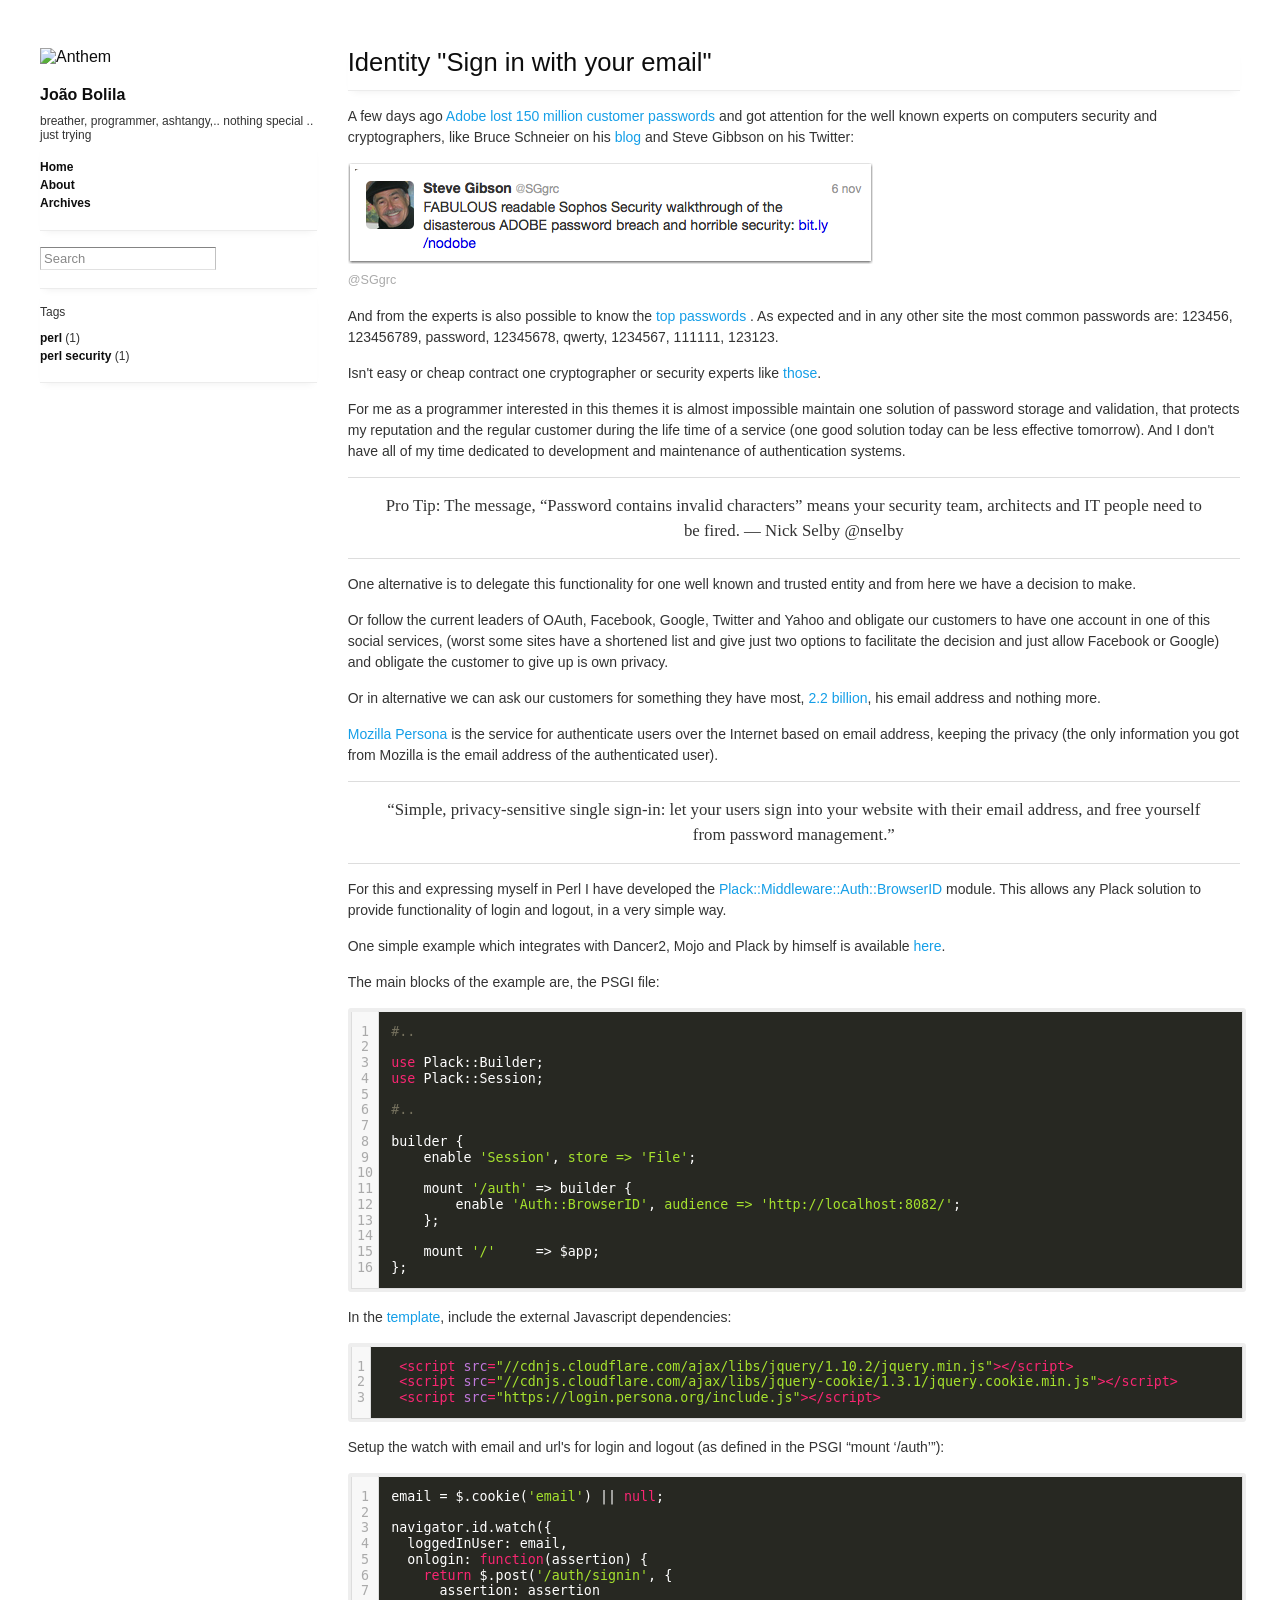
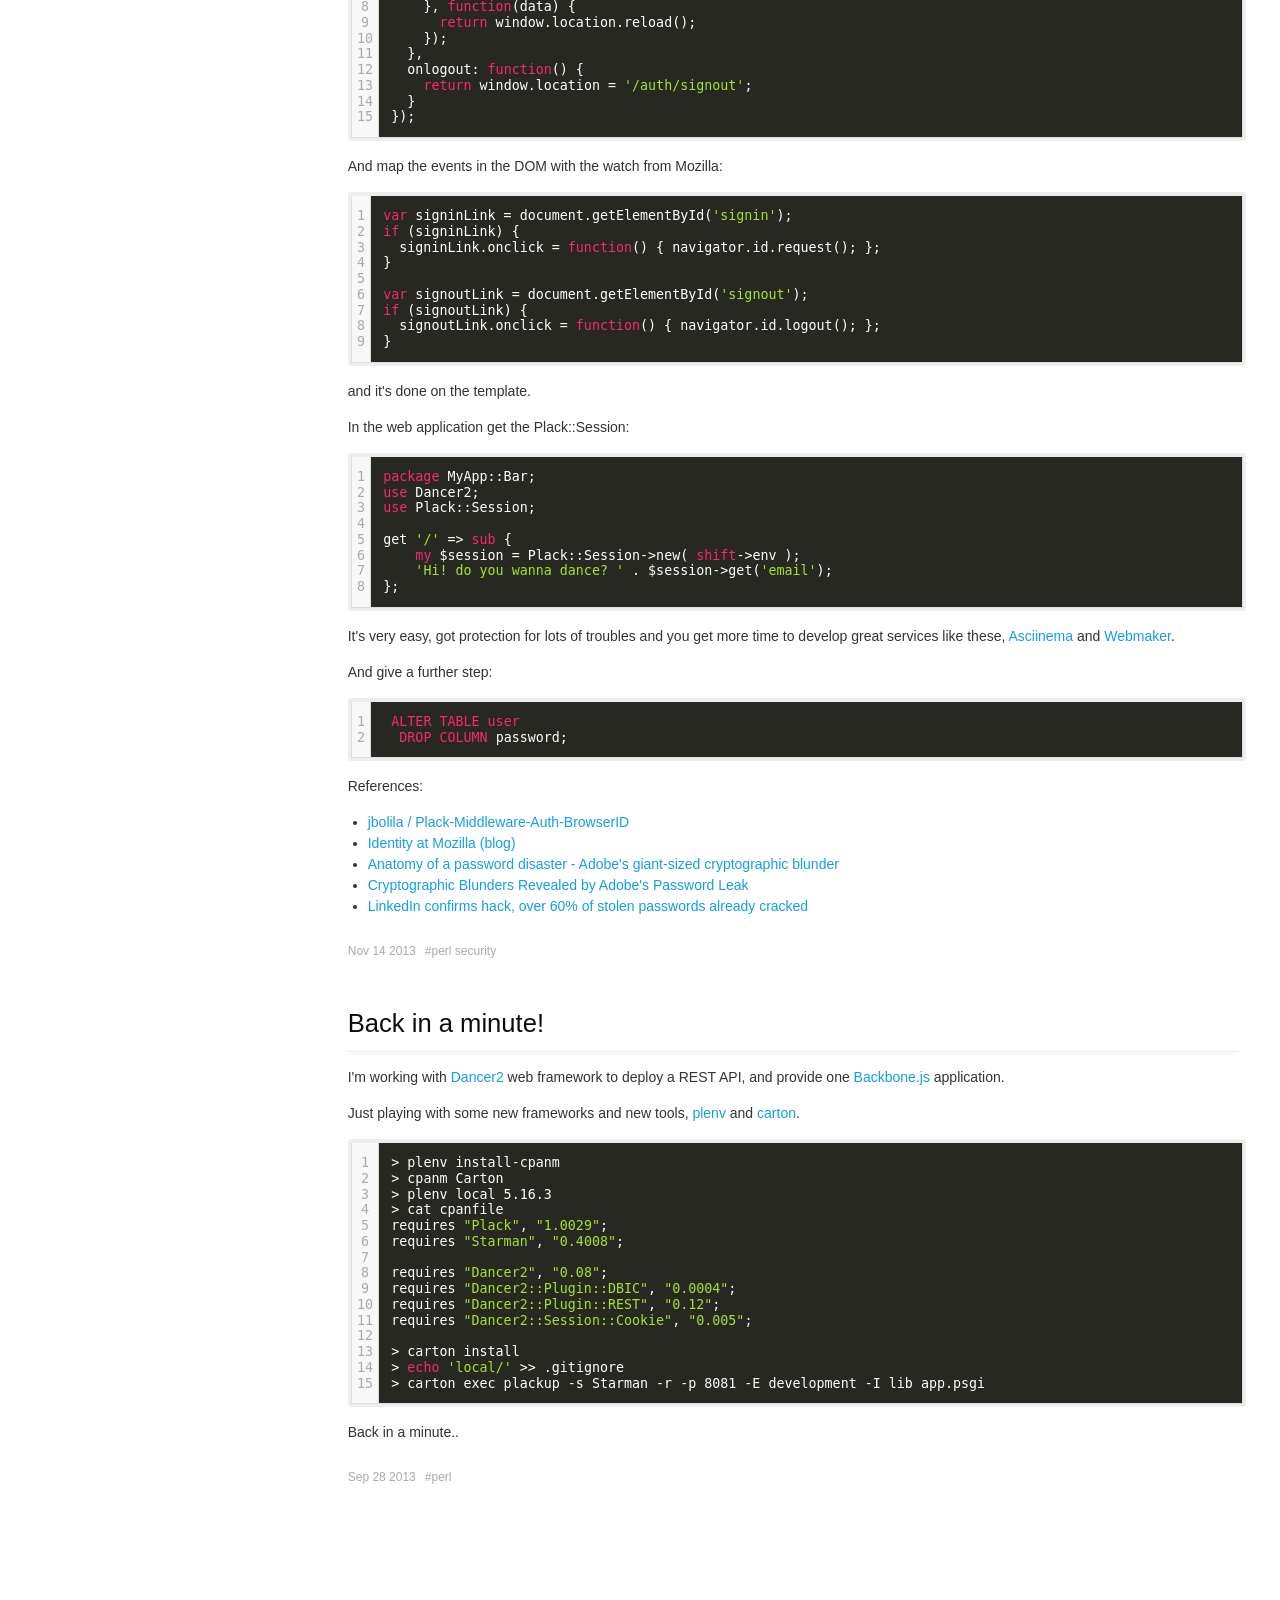
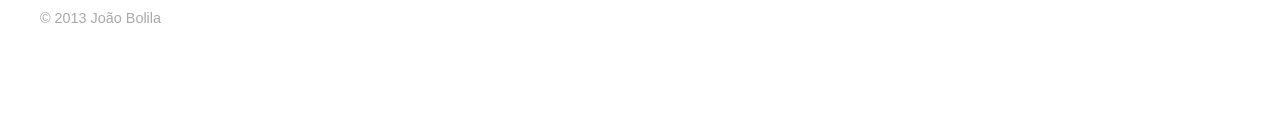
==== index.html @ 49d10ebc "Site updated: 2013-11-14 14:49:01" ====
<!DOCTYPE HTML>
<html>
<head>
  <meta charset="utf-8">
  
  <title>João Bolila</title>
  <meta name="author" content="João Bolila">
  
  
  <meta name="viewport" content="width=device-width, initial-scale=1, maximum-scale=1">

  
  <meta property="og:site_name" content="João Bolila"/>

  
    <meta property="og:image" content="undefined"/>
  

  <link href="/favicon.png" rel="icon">
  <link rel="alternate" href="/atom.xml" title="João Bolila" type="application/atom+xml">
  <link  rel="stylesheet" href="//netdna.bootstrapcdn.com/font-awesome/3.2.1/css/font-awesome.min.css" />
  <link rel="stylesheet" href="/css/style.css" media="screen" type="text/css">
  <link rel="icon" type="image/png" href="/img/favicon.png" />
  <script src="//cdnjs.cloudflare.com/ajax/libs/modernizr/2.6.2/modernizr.min.js"></script>
  
<script type="text/javascript">
  var _gaq = _gaq || [];
  _gaq.push(['_setAccount', 'UA-40867745-1']);
  _gaq.push(['_trackPageview']);

  (function() {
    var ga = document.createElement('script'); ga.type = 'text/javascript'; ga.async = true;
    ga.src = ('https:' == document.location.protocol ? 'https://ssl' : 'http://www') + '.google-analytics.com/ga.js';
    var s = document.getElementsByTagName('script')[0]; s.parentNode.insertBefore(ga, s);
  })();
</script>


</head>


<body>
  <div id="container" class="container">
    <header id="sidebar" role="banner" class="sidebar"><div id="branding" class="branding">
  <a href="/">
    <img class="circle" src="http://www.gravatar.com/avatar/a54f0f49894720aafa1b0a1f822f6923?d=mm&s=140" alt="Anthem">
  </a>
  <h1 id="site-title" class="title">
    <a href="/">João Bolila</a>
  </h1>
</div>
<a href="#" id="toggle"> ☰ </a>
<div class="about" style="display: none">
  <p>breather, programmer, ashtangy,.. nothing special .. just trying</p>
</div>
<nav class="menu-navigation-container">
  <ul>
    
      <li><a href="/">Home</a></li>
    
      <li><a href="/about">About</a></li>
    
      <li><a href="/archives">Archives</a></li>
    
  </ul>
</nav>
<div class="widget">
  
  <nav class="search">
  <form action="http://google.com/search" method="get" accept-charset="utf-8">
    <input type="search" name="q" results="0" placeholder="Search">
    <input type="hidden" name="q" value="site:bolila.com">
  </form>
</nav>

  

  
<nav class="tags">
  <h3 class="title">Tags</h3>
  <ul>
  
    <li><a href="/tags/perl/">perl</a>&nbsp;<small>(1)</small></li>
  
    <li><a href="/tags/perl security/">perl security</a>&nbsp;<small>(1)</small></li>
  
  </ul>
</nav>


  <!--nav class="other">
  <ul>
    <li>
      <a href="" target="_blank"></a>
    </li>
  </ul>
</nav-->


</div>
</header>
    <section id="content" class="blog">
      
  <article class="post">
  <header>
    
  
    <h1 class="title"><a href="/2013/11/14/browserid/">Identity &quot;Sign in with your email&quot;</a></h1>
  

    
  </header>
  <section class="entry">
    
      <p>A few days ago <a href="http://www.theguardian.com/technology/2013/nov/07/adobe-password-leak-can-check" target="_blank">Adobe lost 150 million customer passwords</a> and got attention for the well known experts on computers security and cryptographers, like Bruce Schneier on his <a href="https://www.schneier.com/blog/archives/2013/11/cryptographic_b.html" target="_blank">blog</a> and Steve Gibbson on his Twitter:</p>
<p><img src="img/Steve-Gibson--SGgrc--no-Twitter.png" alt="@SGgrc"></p>
<p>And from the experts is also possible to know the <a href="http://stricture-group.com/files/adobe-top100.txt" target="_blank">top passwords</a> . As expected and in any other site the most common passwords are: 123456, 123456789, password, 12345678, qwerty, 1234567, 111111, 123123.</p>
<p>Isn&#39;t easy or cheap contract one cryptographer or security experts like <a href="http://nakedsecurity.sophos.com/2013/11/04/anatomy-of-a-password-disaster-adobes-giant-sized-cryptographic-blunder/" target="_blank">those</a>.</p>
<p>For me as a programmer interested in this themes it is almost impossible maintain one solution of password storage and validation, that protects my reputation and the regular customer during the life time of a service (one good solution today can be less effective tomorrow). And I don&#39;t have all of my time dedicated to development and maintenance of authentication systems.</p>
<blockquote>
<p>Pro Tip: The message, “Password contains invalid characters” means your security team, architects and IT people need to be fired. — Nick Selby ‏@nselby</p>
</blockquote>
<p>One alternative is to delegate this functionality for one well known and trusted entity and from here we have a decision to make.</p>
<p>Or follow the current leaders of OAuth, Facebook, Google, Twitter and Yahoo and obligate our customers to have one account in one of this social services, (worst some sites have a shortened list and give just two options to facilitate the decision and just allow Facebook or Google) and obligate the customer to give up is own privacy.</p>
<p>Or in alternative we can ask our customers for something they have most, <a href="http://royal.pingdom.com/2013/01/16/internet-2012-in-numbers/" target="_blank">2.2 billion</a>, his email address and nothing more.</p>
<p><a href="https://developer.mozilla.org/en-US/Persona" target="_blank">Mozilla Persona</a> is the service for authenticate users over the Internet based on email address, keeping the privacy (the only information you got from Mozilla is the email address of the authenticated user).</p>
<blockquote>
<p>“Simple, privacy-sensitive single sign-in: let your users sign into your website with their email address, and free yourself from password management.”</p>
</blockquote>
<p>For this and expressing myself in Perl I have developed the <a href="http://search.cpan.org/~bolila/Plack-Middleware-Auth-BrowserID-0.0.3/" target="_blank">Plack::Middleware::Auth::BrowserID</a> module. This allows any Plack solution to provide functionality of login and logout, in a very simple way.</p>
<p>One simple example which integrates with Dancer2, Mojo and Plack by himself is available <a href="https://github.com/jbolila/Plack-Middleware-Auth-BrowserID/tree/master/example" target="_blank">here</a>.</p>
<p>The main blocks of the example are, the PSGI file:</p>
<figure class="highlight lang-perl"><table><tr><td class="gutter"><pre>1
2
3
4
5
6
7
8
9
10
11
12
13
14
15
16
</pre></td><td class="code"><pre><span class="comment">#..</span>

<span class="keyword">use</span> Plack::Builder;
<span class="keyword">use</span> Plack::Session;

<span class="comment">#..</span>

builder {
    enable <span class="string">'Session'</span>, <span class="string">store =&gt;</span> <span class="string">'File'</span>;

    mount <span class="string">'/auth'</span> =&gt; builder {
        enable <span class="string">'Auth::BrowserID'</span>, <span class="string">audience =&gt;</span> <span class="string">'http://localhost:8082/'</span>;
    };

    mount <span class="string">'/'</span>     =&gt; <span class="variable">$app</span>;
};
</pre></td></tr></table></figure>



<p>In the <a href="https://github.com/jbolila/Plack-Middleware-Auth-BrowserID/blob/master/example/templates/hello.html.ep" target="_blank">template</a>, include the external Javascript dependencies:</p>
<figure class="highlight lang-html"><table><tr><td class="gutter"><pre>1
2
3
</pre></td><td class="code"><pre>  <span class="tag">&lt;<span class="title">script</span> <span class="attribute">src</span>=<span class="value">"//cdnjs.cloudflare.com/ajax/libs/jquery/1.10.2/jquery.min.js"</span>&gt;</span><span class="javascript"></span><span class="tag">&lt;/<span class="title">script</span>&gt;</span>
  <span class="tag">&lt;<span class="title">script</span> <span class="attribute">src</span>=<span class="value">"//cdnjs.cloudflare.com/ajax/libs/jquery-cookie/1.3.1/jquery.cookie.min.js"</span>&gt;</span><span class="javascript"></span><span class="tag">&lt;/<span class="title">script</span>&gt;</span>
  <span class="tag">&lt;<span class="title">script</span> <span class="attribute">src</span>=<span class="value">"https://login.persona.org/include.js"</span>&gt;</span><span class="javascript"></span><span class="tag">&lt;/<span class="title">script</span>&gt;</span>
</pre></td></tr></table></figure>


<p>Setup the watch with email and url&#39;s for login and logout (as defined in the PSGI <em>“mount ‘/auth’”</em>):</p>
<figure class="highlight lang-javascript"><table><tr><td class="gutter"><pre>1
2
3
4
5
6
7
8
9
10
11
12
13
14
15
</pre></td><td class="code"><pre>email = $.cookie(<span class="string">'email'</span>) || <span class="literal">null</span>;

navigator.id.watch({
  loggedInUser: email,
  onlogin: <span class="keyword">function</span>(assertion) {
    <span class="keyword">return</span> $.post(<span class="string">'/auth/signin'</span>, {
      assertion: assertion
    }, <span class="keyword">function</span>(data) {
      <span class="keyword">return</span> window.location.reload();
    });
  },
  onlogout: <span class="keyword">function</span>() {
    <span class="keyword">return</span> window.location = <span class="string">'/auth/signout'</span>;
  }
});
</pre></td></tr></table></figure>



<p>And map the events in the DOM with the watch from Mozilla:</p>
<figure class="highlight lang-javascript"><table><tr><td class="gutter"><pre>1
2
3
4
5
6
7
8
9
</pre></td><td class="code"><pre><span class="keyword">var</span> signinLink = document.getElementById(<span class="string">'signin'</span>);
<span class="keyword">if</span> (signinLink) {
  signinLink.onclick = <span class="keyword">function</span>() { navigator.id.request(); };
}

<span class="keyword">var</span> signoutLink = document.getElementById(<span class="string">'signout'</span>);
<span class="keyword">if</span> (signoutLink) {
  signoutLink.onclick = <span class="keyword">function</span>() { navigator.id.logout(); };
}
</pre></td></tr></table></figure>


<p>and it&#39;s done on the template.</p>
<p>In the web application get the Plack::Session:</p>
<figure class="highlight lang-perl"><table><tr><td class="gutter"><pre>1
2
3
4
5
6
7
8
</pre></td><td class="code"><pre><span class="keyword">package</span> MyApp::Bar;
<span class="keyword">use</span> Dancer2;
<span class="keyword">use</span> Plack::Session;

get <span class="string">'/'</span> =&gt; <span class="sub"><span class="keyword">sub</span> {</span>
    <span class="keyword">my</span> <span class="variable">$session</span> = Plack::Session-&gt;new( <span class="keyword">shift</span>-&gt;env );
    <span class="string">'Hi! do you wanna dance? '</span> . <span class="variable">$session</span>-&gt;get(<span class="string">'email'</span>);
};
</pre></td></tr></table></figure>


<p>It&#39;s very easy, got protection for lots of troubles and you get more time to develop great services like these, <a href="http://asciinema.org/" target="_blank">Asciinema</a> and <a href="https://webmaker.org/en" target="_blank">Webmaker</a>.</p>
<p>And give a further step:</p>
<figure class="highlight lang-sql"><table><tr><td class="gutter"><pre>1
2
</pre></td><td class="code"><pre> <span class="operator"><span class="keyword">ALTER</span> <span class="keyword">TABLE</span> <span class="keyword">user</span>
  <span class="keyword">DROP</span> <span class="keyword">COLUMN</span> password;</span>
</pre></td></tr></table></figure>



<p>References:</p>
<ul>
<li><a href="https://github.com/jbolila/Plack-Middleware-Auth-BrowserID" target="_blank"> jbolila / Plack-Middleware-Auth-BrowserID</a></li>
<li><a href="http://identity.mozilla.com/" target="_blank">Identity at Mozilla (blog)</a></li>
<li><a href="http://nakedsecurity.sophos.com/2013/11/04/anatomy-of-a-password-disaster-adobes-giant-sized-cryptographic-blunder/" target="_blank">Anatomy of a password disaster - Adobe&#39;s giant-sized cryptographic blunder</a></li>
<li><a href="https://www.schneier.com/blog/archives/2013/11/cryptographic_b.html" target="_blank">Cryptographic Blunders Revealed by Adobe&#39;s Password Leak</a></li>
<li><a href="http://nakedsecurity.sophos.com/2012/06/06/linkedin-confirms-hack-over-60-of-stolen-passwords-already-cracked/" target="_blank">LinkedIn confirms hack, over 60% of stolen passwords already cracked</a></li>
</ul>

    
  </section>
  <footer>
    
    <div class="clearfix"></div>
    
      <div class="alignleft widget">
        
        
          <time datetime="2013-11-14T13:48:15.000Z"><a href="/2013/11/14/browserid/">Nov 14 2013</a></time>
        
        

        
  
  <a href="/tags/perl security/">#perl security</a>


      </div>
      
    
    <div class="clearfix"></div>
  </footer>
</article>



  <article class="post">
  <header>
    
  
    <h1 class="title"><a href="/2013/09/28/backinm/">Back in a minute!</a></h1>
  

    
  </header>
  <section class="entry">
    
      <p>I&#39;m working with <a href="https://github.com/PerlDancer/Dancer2" target="_blank">Dancer2</a> web framework to deploy a REST API, and provide one <a href="http://backbonejs.org/" target="_blank">Backbone.js</a> application.</p>
<p>Just playing with some new frameworks and new tools, <a href="https://github.com/tokuhirom/plenv" target="_blank">plenv</a> and <a href="https://github.com/miyagawa/carton" target="_blank">carton</a>.</p>
<figure class="highlight lang-bash"><table><tr><td class="gutter"><pre>1
2
3
4
5
6
7
8
9
10
11
12
13
14
15
</pre></td><td class="code"><pre>&gt; plenv install-cpanm
&gt; cpanm Carton
&gt; plenv local 5.16.3
&gt; cat cpanfile
requires <span class="string">"Plack"</span>, <span class="string">"1.0029"</span>;
requires <span class="string">"Starman"</span>, <span class="string">"0.4008"</span>;

requires <span class="string">"Dancer2"</span>, <span class="string">"0.08"</span>;
requires <span class="string">"Dancer2::Plugin::DBIC"</span>, <span class="string">"0.0004"</span>;
requires <span class="string">"Dancer2::Plugin::REST"</span>, <span class="string">"0.12"</span>;
requires <span class="string">"Dancer2::Session::Cookie"</span>, <span class="string">"0.005"</span>;

&gt; carton install
&gt; <span class="keyword">echo</span> <span class="string">'local/'</span> &gt;&gt; .gitignore
&gt; carton exec plackup -s Starman -r -p 8081 -E development -I lib app.psgi
</pre></td></tr></table></figure>


<p>Back in a minute..</p>

    
  </section>
  <footer>
    
    <div class="clearfix"></div>
    
      <div class="alignleft widget">
        
        
          <time datetime="2013-09-28T08:02:15.000Z"><a href="/2013/09/28/backinm/">Sep 28 2013</a></time>
        
        

        
  
  <a href="/tags/perl/">#perl</a>


      </div>
      
    
    <div class="clearfix"></div>
  </footer>
</article>





    </section>
    <footer id="footer" class="clearfix footer"><div class="alignleft">
  
  &copy; 2013 João Bolila
  
</div>
<div class="clearfix"></div></footer>
  </div>
  <script src="//cdnjs.cloudflare.com/ajax/libs/jquery/1.10.2/jquery.min.js"></script>
<script src="//cdnjs.cloudflare.com/ajax/libs/jquery.imagesloaded/3.0.4/jquery.imagesloaded.min.js"></script>
<script src="/js/main.js"></script>




<link rel="stylesheet" type="text/css" href="/fancybox/jquery.fancybox.css">
<script type="text/javascript" src="/fancybox/jquery.fancybox.js"></script>
<script type="text/javascript">
(function($){
  $('.fancybox').fancybox({
    prevEffect: 'none',
    nextEffect: 'none',
    closeBtn: false,
    helpers: {
        title: {type: 'inside'},
        buttons: {
            position: 'bottom'
        }
    }
  });
})(jQuery);
</script>


</body>
</html>
---- css/style.css ----
html,
body,
div,
span,
object,
iframe,
h1,
h2,
h3,
h4,
h5,
h6,
p,
blockquote,
pre,
abbr,
address,
cite,
code,
del,
dfn,
em,
img,
ins,
kbd,
q,
samp,
small,
strong,
sub,
sup,
var,
b,
i,
dl,
dt,
dd,
ol,
ul,
li,
fieldset,
form,
label,
legend,
table,
caption,
tbody,
tfoot,
thead,
tr,
th,
td,
article,
aside,
canvas,
details,
figcaption,
figure,
footer,
header,
hgroup,
menu,
nav,
section,
summary,
time,
mark,
audio,
video {
  margin: 0;
  padding: 0;
  font-size: 100%;
  font-weight: inherit;
  font-style: normal;
  vertical-align: baseline;
  background: transparent;
  border: 0;
  outline: 0;
}
article,
aside,
figure,
figure img,
hgroup,
footer,
header,
nav,
section {
  display: block;
}
blockquote,
q {
  quotes: none;
}
blockquote:before,
blockquote:after,
q:before,
q:after {
  content: '';
  content: none;
}
table {
  border-collapse: collapse;
  border-spacing: 0;
}
input,
select {
  vertical-align: middle;
}
a img {
  border: 0;
}
:focus {
  outline: 0;
}
a:hover,
a:active {
  outline: none;
}
body {
  background: #fff;
  color: #333;
  font-family: 'Proxima Nova Regular', 'Helvetica Neue', Helvetica, Arial, sans-serif;
  font-size: 100%;
  text-rendering: optimizeLegibility;
  -webkit-text-size-adjust: 100%;
}
img::selection {
  background: transparent;
}
img::-moz-selection {
  background: transparent;
}
body {
  -webkit-tap-highlight-color: rgba(0,0,0,0.1);
}
.alignleft {
  float: left;
}
.alignright {
  float: right;
}
.clearfix {
  clear: both;
  *zoom: 1;
}
.clearfix:before,
.clearfix:after {
  display: table;
  content: "";
  line-height: 0;
}
.clearfix:after {
  clear: both;
}
.clearfix:after {
  clear: both;
}
.hide {
  display: none;
  visibility: hidden;
}
a {
  text-decoration: none;
  color: rgba(0,0,0,0.95);
  -webkit-transition: all 0.2s ease-in-out;
  -moz-transition: all 0.2s ease-in-out;
  -o-transition: all 0.2s ease-in-out;
  -ms-transition: all 0.2s ease-in-out;
  transition: all 0.2s ease-in-out;
}
a:hover,
a:focus {
  color: rgba(0,0,0,0.5);
}
a:hover img,
a:focus img {
  opacity: 0.85;
  -ms-filter: "progid:DXImageTransform.Microsoft.Alpha(Opacity=85)";
  filter: alpha(opacity=85);
}
a img {
  -webkit-transition: all 0.2s ease-in-out;
  -moz-transition: all 0.2s ease-in-out;
  -o-transition: all 0.2s ease-in-out;
  -ms-transition: all 0.2s ease-in-out;
  transition: all 0.2s ease-in-out;
}
::-webkit-scrollbar-track-piece {
  background-color: #f5f5f5;
  border-left: 1px solid #d2d2d2;
}
::-webkit-scrollbar {
  width: 13px;
  height: 13px;
}
::-webkit-scrollbar-thumb {
  background-color: #dfdfdf;
  -webkit-background-clip: padding;
  -moz-background-clip: padding;
  background-clip: padding-box;
  border: 1px solid #c7c7c7;
  min-height: 28px;
}
::-webkit-scrollbar-thumb:hover {
  border: 1px solid #636363;
  background-color: #929292;
}
::-moz-focus-inner {
  border: 0;
  padding: 0;
}
input[type="search"]::-webkit-search-decoration {
  display: none;
}
input {
  margin: 0;
  vertical-align: middle;
}
input.placeholder_text {
  color: #888;
}
input:focus,
input:active {
  -webkit-box-shadow: #a2a2a2 0 0 7px;
  box-shadow: #a2a2a2 0 0 7px;
/* for Opera */
  z-index: 1;
}
input[type="search"],
input[type="text"] {
  -webkit-appearance: none;
  -webkit-border-radius: 0;
  border-radius: 0;
  -webkit-box-sizing: border-box;
  -moz-box-sizing: border-box;
  box-sizing: border-box;
  -webkit-background-clip: padding;
  -moz-background-clip: padding;
  background-clip: padding;
  -webkit-background-clip: padding;
  -moz-background-clip: padding;
  background-clip: padding-box;
  background-color: #fff;
  border: 1px solid;
  border-color: #848484 #c1c1c1 #e1e1e1;
  color: #000;
  outline: 0;
  padding: 2px 3px;
  font-size: 13px;
/*
    Leaving out Helvetica Neue, to not throw off size="..."
    on inputs. Arial is more reliable, on Windows and OS X.
  */
  font-family: Arial, 'Liberation Sans', FreeSans, sans-serif;
  height: 1.8em;
/* IE7 */
  *padding-top: 2px;
  *padding-bottom: 1px;
  *height: auto;
}
::-webkit-input-placeholder {
  color: #888;
}
input-moz-placeholder {
  color: #888;
}
:invalid {
/*
    Suppress red glow that Firefox
    adds to form fields by default,
    even when user is still typing.
  */
  -webkit-box-shadow: none;
  box-shadow: none;
}
.container {
  position: relative;
  overflow: hidden;
  margin: 0 auto;
  padding: 3em 40px 3em;
  max-width: 940px;
  background: #fff;
}
.container .blog {
  position: relative;
  float: left;
  width: 74.4680851%;
  margin-left: 2.1276596%;
  margin-bottom: 4.5em;
  min-height: 250px;
}
header[role="banner"] {
  float: left;
  width: 23.4042553%;
  min-height: 120px;
  margin-bottom: 3em;
}
@media (min-width: 961px) {
  .container {
    max-width: 1240px;
  }
  .container .blog {
    width: 74.3548387%;
    margin-left: 2.5806452%;
  }
  header[role="banner"] {
    width: 23.0645161%;
  }
}
.borderradius .branding .circle {
  -webkit-border-radius: 70px;
  border-radius: 70px;
}
header[role="banner"] ul,
header[role="banner"] ol,
header[role="banner"] dl {
  list-style: none;
}
header[role="banner"] ul ul,
header[role="banner"] ol ul,
header[role="banner"] dl ul,
header[role="banner"] ul ol,
header[role="banner"] ol ol,
header[role="banner"] dl ol,
header[role="banner"] ul dl,
header[role="banner"] ol dl,
header[role="banner"] dl dl {
  list-style: disc;
  margin-left: 20px;
}
header[role="banner"] .about {
  font-size: 12px;
}
nav {
  padding: 1em 0 1.1em;
  border-bottom: 1px solid #ececec;
  -webkit-box-shadow: 0 5px 8px -5px rgba(0,0,0,0.075);
  box-shadow: 0 5px 8px -5px rgba(0,0,0,0.075);
}
nav ul {
  font-size: 0.75em;
  line-height: 1.5em;
}
nav li a {
  font-weight: bold;
}
.branding img {
  width: 140px;
  height: auto;
  margin-bottom: 20px;
  max-width: 100%;
}
.branding .title {
  margin: 0 0 10px 0;
  font-weight: bold;
}
#toggle {
  display: none;
}
.widget .title {
  font-size: 12px;
  padding-bottom: 10px;
}
article {
  margin-bottom: 40px;
}
article h1 {
  margin-bottom: 0.5em;
  font-size: 1.3125em;
}
article h2 {
  margin-bottom: 0.875em;
  font-size: 1.125em;
}
article h3 {
  margin-bottom: 0.875em;
  font-size: 1em;
}
article h4,
article h5,
article h6 {
  font-size: 0.875em;
}
article h4 .title a:after,
article h5 .title a:after,
article h6 .title a:after {
  content: '\f08e';
  color: #aaa;
  font: 12px font-icon;
  padding-left: 10px;
  vertical-align: super;
}
article p {
  line-height: 1.6;
}
article header {
  border-bottom: 1px solid #ececec;
  -webkit-box-shadow: 0 5px 8px -5px rgba(0,0,0,0.075);
  box-shadow: 0 5px 8px -5px rgba(0,0,0,0.075);
}
article header .title {
  font-size: 1.6em;
}
article header time {
  font-size: 0.5em;
  margin-bottom: 5px;
  display: block;
  line-height: 1;
}
article header time a {
  color: #aaa;
}
article .entry {
  line-height: 1.6;
}
article .entry a {
  color: #149ee7;
}
article .entry a:hover {
  text-decoration: underline;
  color: rgba(20,158,231,0.5);
}
article .entry p,
article .entry blockquote,
article .entry ul,
article .entry ol,
article .entry dl,
article .entry table,
article .entry iframe,
article .entry h3,
article .entry h4,
article .entry h5,
article .entry h6,
article .entry .video-container {
  margin-top: 15px;
  font-size: 0.875em;
  line-height: 1.5em;
}
article .entry blockquote {
  border-top: 1px solid #ddd;
  border-bottom: 1px solid #ddd;
  font-style: italic;
  font-family: "Georgia", serif;
  font-size: 1.2em;
  padding: 0 30px 15px;
  text-align: center;
}
article .entry blockquote footer {
  border-top: none;
  font-size: 0.8em;
  line-height: 1;
  margin: 20px 0 0;
  padding-top: 0;
}
article .entry blockquote footer cite:before {
  content: '—';
  color: #ccc;
  padding: 0 0.5em;
}
article .entry code,
article .entry pre {
  font-family: Menlo, Consolas, 'DejaVu Sans Mono', Monaco, 'Courier New', Courier, monospace !important;
  font-size: 10pt !important;
}
article .entry code {
  background: #f8f8f8;
  color: #333;
  padding: 0 5px;
  margin: 0 2px;
  border: 1px solid #ddd;
  -webkit-border-radius: 3px;
  border-radius: 3px;
  white-space: nowrap;
}
article .entry pre {
  margin: 15px 0;
}
article .entry ul,
article .entry ol,
article .entry dl {
  margin-left: 20px;
}
article .entry ul ul,
article .entry ol ul,
article .entry dl ul,
article .entry ul ol,
article .entry ol ol,
article .entry dl ol,
article .entry ul dl,
article .entry ol dl,
article .entry dl dl {
  margin-top: 0;
}
article .entry h1,
article .entry h2 {
  font-weight: bold;
  border-bottom: 1px solid #ddd;
  padding-bottom: 10px;
  margin-top: 20px;
}
article .entry h3,
article .entry h4,
article .entry h5,
article .entry h6 {
  font-weight: normal;
}
article .entry img,
article .entry video {
  max-width: 100%;
  height: auto;
  border: none;
}
article .entry iframe {
  border: none;
}
article .entry .caption {
  display: block;
  color: #aaa;
  font-size: 0.9em;
}
article .entry .video-container {
  position: relative;
  padding-bottom: 56.25%;
  padding-top: 30px;
  height: 0;
  overflow: hidden;
}
article .entry .video-container iframe,
article .entry .video-container object,
article .entry .video-container embed {
  position: absolute;
  top: 0;
  left: 0;
  width: 100%;
  height: 100%;
  margin-top: 0;
}
article .entry .pullquote {
  float: right;
  border: none;
  padding: 0;
  margin: 1em 0 0.5em 1.5em;
  text-align: left;
  width: 45%;
  font-size: 1.5em;
}
article footer {
  margin-top: 15px;
  padding-top: 10px;
  padding-bottom: 10px;
  color: #aaa;
  font-size: 0.9em;
  line-height: 16px;
  position: relative;
  min-height: 16px;
}
article footer a {
  color: #aaa;
  font-size: 12px;
}
article footer a:hover {
  color: rgba(0,0,0,0.95);
  opacity: 1;
  -ms-filter: none;
  filter: none;
}
article footer .widget a {
  margin-right: 5px;
}
.archive-title {
  color: #aaa;
  font-weight: normal;
  margin-bottom: 30px;
  text-shadow: 0 0 1px #fff;
}
.archive article {
  -webkit-box-shadow: none;
  box-shadow: none;
}
.archive article .post-content {
  margin-bottom: 0;
}
#pagination a {
  display: block;
  padding: 5px 10px;
  background: #ddd;
  color: #aaa;
  font-family: 'Proxima Nova Bold', 'Helvetica Neue', Helvetica, Arial, sans-serif;
  text-shadow: 0 0 1px #fff;
  margin-bottom: 50px;
}
#pagination a:hover {
  background: #149ee7;
  color: #fff;
  text-decoration: none;
  text-shadow: none;
}
.container .footer {
  color: #aaa;
  margin-bottom: 50px;
  font: 0.9em/1.6 'Proxima Nova Bold', 'Helvetica Neue', Helvetica, Arial, sans-serif;
  text-shadow: 0 0 1px #fff;
}
article .gist table {
  margin-top: 0 !important;
}
.entry .gist {
  background-color: #eee !important;
  margin-top: 15px !important;
  margin-bottom: 12px !important;
  padding: 3px !important;
  -webkit-border-radius: 3px !important;
  border-radius: 3px !important;
  overflow: auto !important;
}
.entry .gist .gist-file {
  background-color: #fff !important;
  border: 1px solid #ccc !important;
  position: relative !important;
  margin-bottom: 0 !important;
}
.entry .gist .gist-file .gist-data {
  background: none !important;
  border-bottom: none !important;
}
.entry .gist .gist-file .gist-data pre {
  padding: 0 !important;
  font-family: Menlo, Consolas, 'DejaVu Sans Mono', Monaco, 'Courier New', Courier, monospace !important;
}
.entry .gist .gist-file .gist-data .line-data {
  padding: 12px !important;
  padding-right: 0 !important;
  width: 100% !important;
}
.entry .gist .gist-file .gist-data .line-pre {
  overflow: visible !important;
}
.entry .gist .gist-file .gist-meta {
  background: none !important;
  color: #aaa !important;
  padding: 3px 10px !important;
  text-shadow: 0 0 1px #fff !important;
  font-size: 12px !important;
}
.entry .gist .gist-file .gist-meta a {
  color: #149ee7 !important;
}
.entry .gist .gist-file .gist-meta a:visited {
  color: #149ee7 !important;
}
.entry .gist .gist-file .line-data .gd,
.entry .gist .gist-file .line-data .gi,
.entry .gist .gist-file .line-data .gu {
  display: block;
  margin-left: -12px;
  padding-left: 12px;
}
.entry .gist .gist-file .line-data .gu {
  color: #999;
  font-weight: normal;
}
.entry .gist .gist-file:first-child {
  border-bottom: none;
}
.entry .gist .gist-file:only-child {
  border-bottom: 1px solid #ccc;
}
.entry .gist .gist-file .gist-data .line-numbers {
  background-color: #f8f8f8;
}
figure.highlight {
  width: 100% !important;
  background: #eee !important;
  margin-top: 15px !important;
  padding: 3px !important;
  -webkit-border-radius: 3px !important;
  border-radius: 3px !important;
  overflow: auto !important;
  position: relative !important;
  font-size: 12px !important;
  color: #fff !important;
}
figure.highlight figcaption {
  color: #7e7e7e !important;
  padding: 5px !important;
  border-top: 1px solid #ddd !important;
  border-left: 1px solid #ddd !important;
  border-right: 1px solid #ddd !important;
  background-color: #f8f8f8 !important;
  background-image: -webkit-linear-gradient(#fff, #f8f8f8) !important;
  background-image: -moz-linear-gradient(#fff, #f8f8f8) !important;
  background-image: -o-linear-gradient(#fff, #f8f8f8) !important;
  background-image: -ms-linear-gradient(#fff, #f8f8f8) !important;
  background-image: linear-gradient(#fff, #f8f8f8) !important;
}
figure.highlight figcaption a {
  position: absolute !important;
  right: 15px !important;
}
figure.highlight pre {
  border: none !important;
  padding: 0 !important;
  margin: 0 !important;
  background: none !important;
}
figure.highlight table {
  margin-top: 0 !important;
  border-spacing: 0 !important;
  background-color: #fff !important;
  border-top: 1px solid #eee !important;
  border-bottom: 1px solid #ddd !important;
  border-left: 1px solid #ddd !important;
  border-right: 1px solid #ddd !important;
}
figure.highlight .gutter {
  background-color: #f8f8f8 !important;
  color: #aaa !important;
  padding: 0 0.5em !important;
  border-right: 1px solid #ddd !important;
  text-align: center !important;
}
figure.highlight .code {
  padding: 12px !important;
  padding-right: 0 !important;
  width: 100% !important;
  background: #272822 !important;
}
pre code {
  display: block !important;
  padding: 0.5em !important;
  background: #272822 !important;
  color: #ddd !important;
}
pre code .constant {
  color: #66d9ef !important;
}
pre .tag,
pre .tag .title,
pre .keyword,
pre .method,
pre .literal,
pre .change,
pre .winutils,
pre .flow,
pre .lisp .title,
pre .clojure .built_in,
pre .nginx .title,
pre .tex .special {
  color: #f92672 !important;
}
pre .class .title {
  color: #fff !important;
}
pre .number,
pre .attribute,
pre .symbol,
pre .symbol .string,
pre .value,
pre .regexp {
  color: #bf79db !important;
}
pre .tag .value,
pre .string,
pre .subst,
pre .title,
pre .haskell .type,
pre .preprocessor,
pre .ruby .class .parent,
pre .built_in,
pre .sql .aggregate,
pre .django .template_tag,
pre .django .variable,
pre .smalltalk .class,
pre .javadoc,
pre .django .filter .argument,
pre .smalltalk .localvars,
pre .smalltalk .array,
pre .attr_selector,
pre .pseudo,
pre .addition,
pre .stream,
pre .envvar,
pre .apache .tag,
pre .apache .cbracket,
pre .tex .command,
pre .prompt {
  color: #a6e22e !important;
}
pre .comment,
pre .java .annotation,
pre .python .decorator,
pre .template_comment,
pre .pi,
pre .doctype,
pre .deletion,
pre .shebang,
pre .apache .sqbracket,
pre .tex .formula {
  color: #75715e !important;
}
pre .coffeescript .javascript,
pre .javascript .xml,
pre .tex .formula,
pre .xml .javascript,
pre .xml .vbscript,
pre .xml .css,
pre .xml .cdata {
  opacity: 0.5 !important;
  -ms-filter: "progid:DXImageTransform.Microsoft.Alpha(Opacity=50)" !important;
  filter: alpha(opacity=50) !important;
}
.gist .gist-file {
  font-family: Menlo, Consolas, 'DejaVu Sans Mono', Monaco, 'Courier New', Courier, monospace !important;
  font-size: 10pt !important;
}
.gist .highlight {
  background: #272822 !important;
  font-size: 10pt !important;
  line-height: 21px !important;
  color: #f8f8f2 !important;
}
.gist .highlight pre {
  background: #272822 !important;
  font-size: 10pt !important;
  line-height: 21px !important;
  -webkit-border-radius: 0 !important;
  border-radius: 0 !important;
}
.gist .highlight .err,
.gist .highlight .n,
.gist .highlight .nb,
.gist .highlight .ni,
.gist .highlight .nl,
.gist .highlight .nn,
.gist .highlight .nx,
.gist .highlight .py,
.gist .highlight .nv,
.gist .highlight .bp,
.gist .highlight .vc,
.gist .highlight .vg,
.gist .highlight .vi,
.gist .highlight .p,
.gist .highlight .w {
  color: #f8f8f2 !important;
}
.gist .highlight span[class] {
  font-weight: normal !important;
  font-style: normal !important;
}
.gist .highlight .c,
.gist .highlight .cm,
.gist .highlight .cp,
.gist .highlight .c1,
.gist .highlight .cs,
.gist .highlight .diff-line {
  color: #75715e !important;
}
.gist .highlight .err {
  background: #f82167 !important;
}
.gist .highlight .k,
.gist .highlight .kn,
.gist .highlight .nt,
.gist .highlight .o,
.gist .highlight .ow,
.gist .highlight .gd {
  color: #f92672 !important;
}
.gist .highlight .kc,
.gist .highlight .kd,
.gist .highlight .kp,
.gist .highlight .kr,
.gist .highlight .kt,
.gist .highlight .no {
  color: #66d9ef !important;
}
.gist .highlight .na,
.gist .highlight .nc,
.gist .highlight .nd,
.gist .highlight .ne,
.gist .highlight .nf,
.gist .highlight .gi {
  color: #a6e22e !important;
}
.gist .highlight .ge {
  font-style: italic !important;
}
.gist .highlight .gs {
  font-weight: bold !important;
}
.gist .highlight .l,
.gist .highlight .m,
.gist .highlight .mf,
.gist .highlight .mo,
.gist .highlight .mh,
.gist .highlight .mi,
.gist .highlight .il,
.gist .highlight .se {
  color: #ae81ff !important;
}
.gist .highlight .ld,
.gist .highlight .s,
.gist .highlight .sb,
.gist .highlight .sc,
.gist .highlight .sd,
.gist .highlight .s1,
.gist .highlight .s2,
.gist .highlight .sh,
.gist .highlight .si,
.gist .highlight .sx,
.gist .highlight .sr,
.gist .highlight .ss {
  color: #e6db74 !important;
}
.gist .highlight .diff-line,
.gist .highlight .gd,
.gist .highlight .gi {
  background: rgba(65,65,63,0.69) !important;
}
.gist .highlight .gd .x {
  background: #f92672 !important;
}
.gist .highlight .gd .x,
.gist .highlight .gi .x {
  padding: 1px !important;
  color: #23241f !important;
}
.gist .highlight .gi .x {
  background: #a6e22e !important;
}
.gist .highlight .w,
.gist .highlight .gc {
  color: #f8f8f2 !important;
}
.gist .highlight .gc,
.gist .highlight .gc .line {
  background: #75715e !important;
}
.gist .highlight .line[style*="background-color: rgb(255,
.gist .highlight 255,
.gist .highlight 204)"],
.gist .highlight .diff-table tr:hover .line {
  background: #3b392f !important;
}
@media only screen and (max-width: 920px) {
  .container {
    position: static;
    margin: 0 auto 2em;
    padding: 20px 20px;
    max-width: 100%;
    overflow: hidden;
  }
  .container .blog {
    float: left;
    width: 100%;
    min-height: auto;
    margin-left: 0;
  }
  header[role="banner"] .about {
    clear: both;
    display: none;
  }
  header[role="banner"] .about .links li {
    display: inline;
  }
  header[role="banner"] .about .links li:after {
    content: "/";
    margin: 0 10px;
    color: rgba(0,0,0,0.35);
    font-weight: normal;
  }
  header[role="banner"] .about .links li:last-child:after {
    content: "";
    margin-right: 0;
  }
  a#toggle {
    position: absolute;
    top: 0;
    right: 20px;
    display: block;
    padding: 0.65em 1em;
    font-weight: normal;
    font-size: 0.625em;
    color: #aaa;
    color: rgba(0,0,0,0.35);
    background: #f1f1f1;
    border-right: 1px solid #e9e9e9;
    border-bottom: 1px solid #e9e9e9;
    border-left: 1px solid #e9e9e9;
    border-bottom-right-radius: 5px;
    border-bottom-left-radius: 5px;
    -webkit-box-shadow: 1px 1px 3px rgba(0,0,0,0.05);
    box-shadow: 1px 1px 3px rgba(0,0,0,0.05);
    text-shadow: 0 1px 1px rgba(255,255,255,0.85);
  }
  a#toggle:hover {
    color: rgba(0,0,0,0.75);
  }
}
@media only screen and (max-width: 767px) {
  header[role="banner"] {
    float: left;
    width: 100%;
    min-height: 105px;
    margin-bottom: 0;
  }
  header .about {
    margin-bottom: 20px;
    padding: 20px;
    background: rgba(0,0,0,0.05);
    -webkit-border-radius: 3px;
    border-radius: 3px;
  }
  header .about .links {
    margin-bottom: 0;
  }
  header .about .links li {
    line-height: 1.8em;
  }
  .branding img {
    width: 80px;
    float: left;
    max-width: 100%;
    margin: 0 10px 20px 0;
  }
  .branding h1 {
    float: right;
    max-width: 190px;
    margin: 0;
    padding-top: 25px;
    text-align: right;
  }
  a#toggle {
    top: 0;
    right: 20px;
  }
  nav {
    clear: right;
    float: right;
    margin: 0 0 20px;
    padding: 5px 0;
    border: none;
    -webkit-box-shadow: none;
    box-shadow: none;
  }
  nav ul {
    text-align: right;
  }
  nav li {
    display: inline;
    margin: 0;
  }
  nav li a {
    color: rgba(0,0,0,0.25);
  }
  nav li:after {
    content: "/";
    margin: 0 4px 0 8px;
    color: rgba(0,0,0,0.15);
    font-weight: normal;
  }
  nav li:last-child:after {
    content: "";
    margin: 0;
    font-weight: normal;
  }
  nav li:first-child {
    padding-left: 10px;
  }
  article p,
  article li {
    width: 100%;
  }
  article blockquote,
  article ul,
  article ol {
    width: 90%;
  }
  article ul.normal,
  article ol.normal {
    margin-left: 20px;
  }
  article figure {
    width: 100%;
  }
  article .alignleft,
  article .alignright {
    display: inline-block;
    float: none;
    width: auto;
    margin: 0 0 1em 0;
  }
  article .alignleft img,
  article .alignright img {
    width: 100%;
  }
  article footer .alignright {
    display: block;
    margin: 0;
  }
  .widget {
    display: none;
  }
}
@media only screen and (min-width: 768px) and (max-width: 920px) {
  header[role="banner"] {
    position: relative;
    float: left;
    width: 100%;
    margin-bottom: 0;
  }
  header .about {
    float: left;
    width: 65.5097614%;
    margin-bottom: 2em;
  }
  header .about .links {
    margin-bottom: 20px;
  }
  a#toggle {
    top: -20px;
    right: 0;
  }
  .branding img {
    float: left;
    max-width: 100%;
    margin-bottom: 30px;
  }
  .branding h1 {
    float: left;
    max-width: 200px;
    margin: 0 0 10px 20px;
    padding: 3.6em 0 0 1.5em;
    text-align: right;
  }
  nav {
    clear: both;
    position: absolute;
    top: 3.4em;
    right: 0;
    max-width: 40%;
    padding: 0;
    border: none;
    text-align: right;
    -webkit-box-shadow: none;
    box-shadow: none;
  }
  nav li {
    display: inline;
    margin-right: 10px;
  }
  .widget {
    display: none;
  }
  article figure {
    width: auto;
  }
}
@media only screen and (-webkit-min-device-pixel-ratio: 2), only screen and (min-device-pixel-ratio: 2) {
  article.link p > a:after {
    background-position: -5px top;
    -webkit-background-size: 22px;
    -moz-background-size: 22px;
    background-size: 22px;
  }
}
.gallery {
  position: relative;
}
.gallery:hover .control {
  opacity: 1;
  -ms-filter: none;
  filter: none;
}
.gallery img {
  max-width: 100%;
  height: auto;
  -webkit-border-radius: 3px;
  border-radius: 3px;
  display: block;
}
.gallery .control {
  opacity: 0;
  -ms-filter: "progid:DXImageTransform.Microsoft.Alpha(Opacity=0)";
  filter: alpha(opacity=0);
  -webkit-transition: 0.3s;
  -moz-transition: 0.3s;
  -o-transition: 0.3s;
  -ms-transition: 0.3s;
  transition: 0.3s;
}
.gallery .prev,
.gallery .next {
  position: absolute;
  top: 0;
  width: 50%;
  height: 100%;
  cursor: pointer;
}
.gallery .prev:before,
.gallery .next:before {
  position: absolute;
  font: 24px/1 font-icon;
  text-align: center;
  width: 24px;
  text-shadow: 0 0 15px rgba(0,0,0,0.5);
  color: #fff;
  margin-top: -12px;
  top: 50%;
}
.gallery .prev {
  left: 0;
}
.gallery .next {
  right: 0;
}
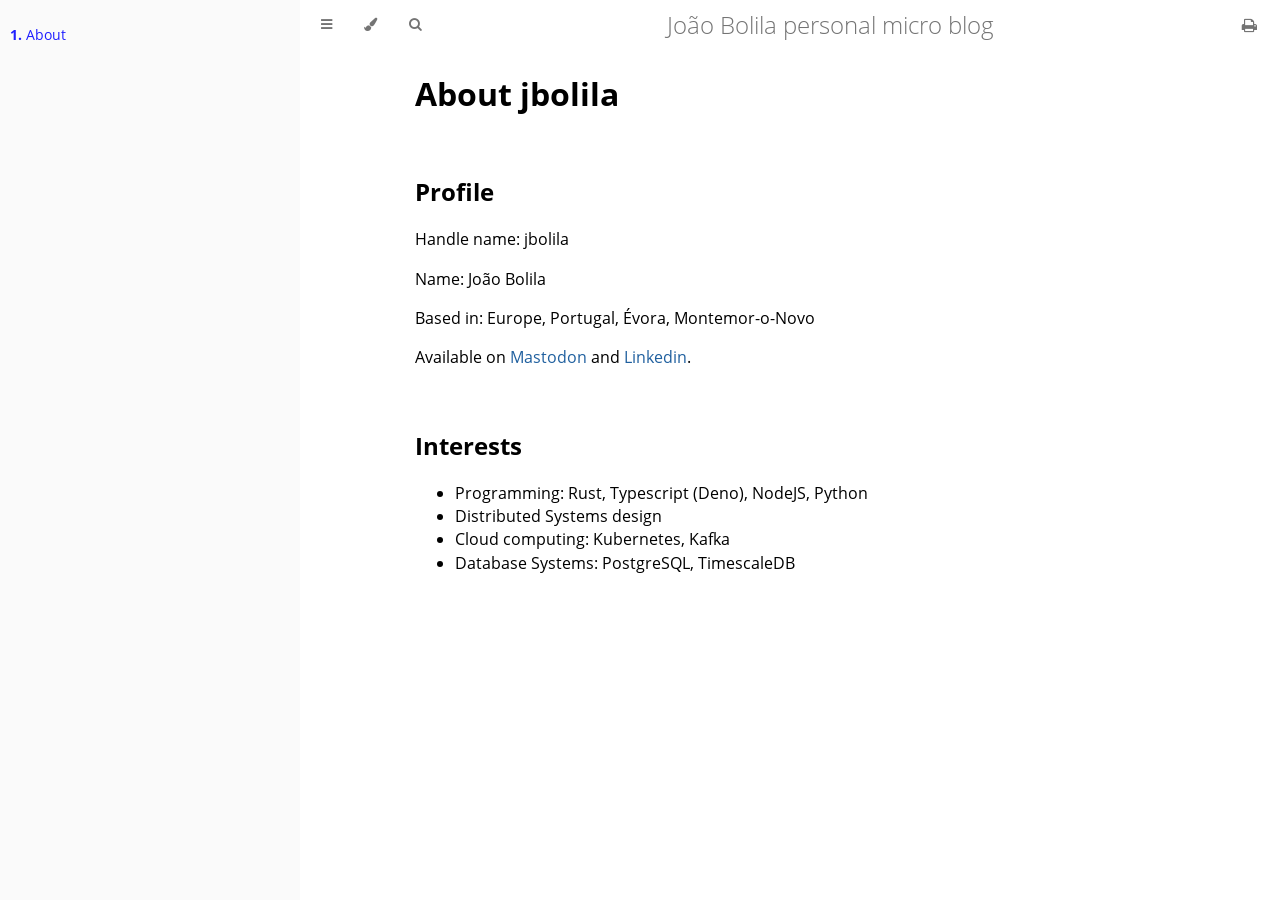
==== commit fb299a51: "deploy: fa021ec38e7a2dfaf50e4b019667ceece78909d4" ====
--- a/index.html
+++ b/index.html
@@ -1,415 +1,200 @@
 <!DOCTYPE HTML>
-<html>
-<head>
-  <meta charset="utf-8">
-  
-  <title>João Bolila</title>
-  <meta name="author" content="João Bolila">
-  
-  
-  <meta name="viewport" content="width=device-width, initial-scale=1, maximum-scale=1">
-
-  
-  <meta property="og:site_name" content="João Bolila"/>
-
-  
-    <meta property="og:image" content="undefined"/>
-  
-
-  <link href="/favicon.png" rel="icon">
-  <link rel="alternate" href="/atom.xml" title="João Bolila" type="application/atom+xml">
-  <link  rel="stylesheet" href="//netdna.bootstrapcdn.com/font-awesome/3.2.1/css/font-awesome.min.css" />
-  <link rel="stylesheet" href="/css/style.css" media="screen" type="text/css">
-  <link rel="icon" type="image/png" href="/img/favicon.png" />
-  <script src="//cdnjs.cloudflare.com/ajax/libs/modernizr/2.6.2/modernizr.min.js"></script>
-  
-<script type="text/javascript">
-  var _gaq = _gaq || [];
-  _gaq.push(['_setAccount', 'UA-40867745-1']);
-  _gaq.push(['_trackPageview']);
-
-  (function() {
-    var ga = document.createElement('script'); ga.type = 'text/javascript'; ga.async = true;
-    ga.src = ('https:' == document.location.protocol ? 'https://ssl' : 'http://www') + '.google-analytics.com/ga.js';
-    var s = document.getElementsByTagName('script')[0]; s.parentNode.insertBefore(ga, s);
-  })();
-</script>
-
-
-</head>
-
-
-<body>
-  <div id="container" class="container">
-    <header id="sidebar" role="banner" class="sidebar"><div id="branding" class="branding">
-  <a href="/">
-    <img class="circle" src="http://www.gravatar.com/avatar/a54f0f49894720aafa1b0a1f822f6923?d=mm&s=140" alt="Anthem">
-  </a>
-  <h1 id="site-title" class="title">
-    <a href="/">João Bolila</a>
-  </h1>
-</div>
-<a href="#" id="toggle"> ☰ </a>
-<div class="about" style="display: none">
-  <p>breather, programmer, ashtangy,.. nothing special .. just trying</p>
-</div>
-<nav class="menu-navigation-container">
-  <ul>
-    
-      <li><a href="/">Home</a></li>
-    
-      <li><a href="/about">About</a></li>
-    
-      <li><a href="/archives">Archives</a></li>
-    
-  </ul>
-</nav>
-<div class="widget">
-  
-  <nav class="search">
-  <form action="http://google.com/search" method="get" accept-charset="utf-8">
-    <input type="search" name="q" results="0" placeholder="Search">
-    <input type="hidden" name="q" value="site:bolila.com">
-  </form>
-</nav>
-
-  
-
-  
-<nav class="tags">
-  <h3 class="title">Tags</h3>
-  <ul>
-  
-    <li><a href="/tags/perl/">perl</a>&nbsp;<small>(1)</small></li>
-  
-    <li><a href="/tags/perl security/">perl security</a>&nbsp;<small>(1)</small></li>
-  
-  </ul>
-</nav>
-
-
-  <!--nav class="other">
-  <ul>
-    <li>
-      <a href="" target="_blank"></a>
-    </li>
-  </ul>
-</nav-->
-
-
-</div>
-</header>
-    <section id="content" class="blog">
-      
-  <article class="post">
-  <header>
-    
-  
-    <h1 class="title"><a href="/2013/11/14/browserid/">Identity &quot;Sign in with your email&quot;</a></h1>
-  
-
-    
-  </header>
-  <section class="entry">
-    
-      <p>A few days ago <a href="http://www.theguardian.com/technology/2013/nov/07/adobe-password-leak-can-check" target="_blank">Adobe lost 150 million customer passwords</a> and got attention for the well known experts on computers security and cryptographers, like Bruce Schneier on his <a href="https://www.schneier.com/blog/archives/2013/11/cryptographic_b.html" target="_blank">blog</a> and Steve Gibbson on his Twitter:</p>
-<p><img src="img/Steve-Gibson--SGgrc--no-Twitter.png" alt="@SGgrc"></p>
-<p>And from the experts is also possible to know the <a href="http://stricture-group.com/files/adobe-top100.txt" target="_blank">top passwords</a> . As expected and in any other site the most common passwords are: 123456, 123456789, password, 12345678, qwerty, 1234567, 111111, 123123.</p>
-<p>Isn&#39;t easy or cheap contract one cryptographer or security experts like <a href="http://nakedsecurity.sophos.com/2013/11/04/anatomy-of-a-password-disaster-adobes-giant-sized-cryptographic-blunder/" target="_blank">those</a>.</p>
-<p>For me as a programmer interested in this themes it is almost impossible maintain one solution of password storage and validation, that protects my reputation and the regular customer during the life time of a service (one good solution today can be less effective tomorrow). And I don&#39;t have all of my time dedicated to development and maintenance of authentication systems.</p>
-<blockquote>
-<p>Pro Tip: The message, “Password contains invalid characters” means your security team, architects and IT people need to be fired. — Nick Selby ‏@nselby</p>
-</blockquote>
-<p>One alternative is to delegate this functionality for one well known and trusted entity and from here we have a decision to make.</p>
-<p>Or follow the current leaders of OAuth, Facebook, Google, Twitter and Yahoo and obligate our customers to have one account in one of this social services, (worst some sites have a shortened list and give just two options to facilitate the decision and just allow Facebook or Google) and obligate the customer to give up is own privacy.</p>
-<p>Or in alternative we can ask our customers for something they have most, <a href="http://royal.pingdom.com/2013/01/16/internet-2012-in-numbers/" target="_blank">2.2 billion</a>, his email address and nothing more.</p>
-<p><a href="https://developer.mozilla.org/en-US/Persona" target="_blank">Mozilla Persona</a> is the service for authenticate users over the Internet based on email address, keeping the privacy (the only information you got from Mozilla is the email address of the authenticated user).</p>
-<blockquote>
-<p>“Simple, privacy-sensitive single sign-in: let your users sign into your website with their email address, and free yourself from password management.”</p>
-</blockquote>
-<p>For this and expressing myself in Perl I have developed the <a href="http://search.cpan.org/~bolila/Plack-Middleware-Auth-BrowserID-0.0.3/" target="_blank">Plack::Middleware::Auth::BrowserID</a> module. This allows any Plack solution to provide functionality of login and logout, in a very simple way.</p>
-<p>One simple example which integrates with Dancer2, Mojo and Plack by himself is available <a href="https://github.com/jbolila/Plack-Middleware-Auth-BrowserID/tree/master/example" target="_blank">here</a>.</p>
-<p>The main blocks of the example are, the PSGI file:</p>
-<figure class="highlight lang-perl"><table><tr><td class="gutter"><pre>1
-2
-3
-4
-5
-6
-7
-8
-9
-10
-11
-12
-13
-14
-15
-16
-</pre></td><td class="code"><pre><span class="comment">#..</span>
-
-<span class="keyword">use</span> Plack::Builder;
-<span class="keyword">use</span> Plack::Session;
-
-<span class="comment">#..</span>
-
-builder {
-    enable <span class="string">'Session'</span>, <span class="string">store =&gt;</span> <span class="string">'File'</span>;
-
-    mount <span class="string">'/auth'</span> =&gt; builder {
-        enable <span class="string">'Auth::BrowserID'</span>, <span class="string">audience =&gt;</span> <span class="string">'http://localhost:8082/'</span>;
-    };
-
-    mount <span class="string">'/'</span>     =&gt; <span class="variable">$app</span>;
-};
-</pre></td></tr></table></figure>
-
-
-
-<p>In the <a href="https://github.com/jbolila/Plack-Middleware-Auth-BrowserID/blob/master/example/templates/hello.html.ep" target="_blank">template</a>, include the external Javascript dependencies:</p>
-<figure class="highlight lang-html"><table><tr><td class="gutter"><pre>1
-2
-3
-</pre></td><td class="code"><pre>  <span class="tag">&lt;<span class="title">script</span> <span class="attribute">src</span>=<span class="value">"//cdnjs.cloudflare.com/ajax/libs/jquery/1.10.2/jquery.min.js"</span>&gt;</span><span class="javascript"></span><span class="tag">&lt;/<span class="title">script</span>&gt;</span>
-  <span class="tag">&lt;<span class="title">script</span> <span class="attribute">src</span>=<span class="value">"//cdnjs.cloudflare.com/ajax/libs/jquery-cookie/1.3.1/jquery.cookie.min.js"</span>&gt;</span><span class="javascript"></span><span class="tag">&lt;/<span class="title">script</span>&gt;</span>
-  <span class="tag">&lt;<span class="title">script</span> <span class="attribute">src</span>=<span class="value">"https://login.persona.org/include.js"</span>&gt;</span><span class="javascript"></span><span class="tag">&lt;/<span class="title">script</span>&gt;</span>
-</pre></td></tr></table></figure>
-
-
-<p>Setup the watch with email and url&#39;s for login and logout (as defined in the PSGI <em>“mount ‘/auth’”</em>):</p>
-<figure class="highlight lang-javascript"><table><tr><td class="gutter"><pre>1
-2
-3
-4
-5
-6
-7
-8
-9
-10
-11
-12
-13
-14
-15
-</pre></td><td class="code"><pre>email = $.cookie(<span class="string">'email'</span>) || <span class="literal">null</span>;
-
-navigator.id.watch({
-  loggedInUser: email,
-  onlogin: <span class="keyword">function</span>(assertion) {
-    <span class="keyword">return</span> $.post(<span class="string">'/auth/signin'</span>, {
-      assertion: assertion
-    }, <span class="keyword">function</span>(data) {
-      <span class="keyword">return</span> window.location.reload();
-    });
-  },
-  onlogout: <span class="keyword">function</span>() {
-    <span class="keyword">return</span> window.location = <span class="string">'/auth/signout'</span>;
-  }
-});
-</pre></td></tr></table></figure>
-
-
-
-<p>And map the events in the DOM with the watch from Mozilla:</p>
-<figure class="highlight lang-javascript"><table><tr><td class="gutter"><pre>1
-2
-3
-4
-5
-6
-7
-8
-9
-</pre></td><td class="code"><pre><span class="keyword">var</span> signinLink = document.getElementById(<span class="string">'signin'</span>);
-<span class="keyword">if</span> (signinLink) {
-  signinLink.onclick = <span class="keyword">function</span>() { navigator.id.request(); };
-}
-
-<span class="keyword">var</span> signoutLink = document.getElementById(<span class="string">'signout'</span>);
-<span class="keyword">if</span> (signoutLink) {
-  signoutLink.onclick = <span class="keyword">function</span>() { navigator.id.logout(); };
-}
-</pre></td></tr></table></figure>
-
-
-<p>and it&#39;s done on the template.</p>
-<p>In the web application get the Plack::Session:</p>
-<figure class="highlight lang-perl"><table><tr><td class="gutter"><pre>1
-2
-3
-4
-5
-6
-7
-8
-</pre></td><td class="code"><pre><span class="keyword">package</span> MyApp::Bar;
-<span class="keyword">use</span> Dancer2;
-<span class="keyword">use</span> Plack::Session;
-
-get <span class="string">'/'</span> =&gt; <span class="sub"><span class="keyword">sub</span> {</span>
-    <span class="keyword">my</span> <span class="variable">$session</span> = Plack::Session-&gt;new( <span class="keyword">shift</span>-&gt;env );
-    <span class="string">'Hi! do you wanna dance? '</span> . <span class="variable">$session</span>-&gt;get(<span class="string">'email'</span>);
-};
-</pre></td></tr></table></figure>
-
-
-<p>It&#39;s very easy, got protection for lots of troubles and you get more time to develop great services like these, <a href="http://asciinema.org/" target="_blank">Asciinema</a> and <a href="https://webmaker.org/en" target="_blank">Webmaker</a>.</p>
-<p>And give a further step:</p>
-<figure class="highlight lang-sql"><table><tr><td class="gutter"><pre>1
-2
-</pre></td><td class="code"><pre> <span class="operator"><span class="keyword">ALTER</span> <span class="keyword">TABLE</span> <span class="keyword">user</span>
-  <span class="keyword">DROP</span> <span class="keyword">COLUMN</span> password;</span>
-</pre></td></tr></table></figure>
-
-
-
-<p>References:</p>
+<html lang="en" class="sidebar-visible no-js light">
+    <head>
+        <!-- Book generated using mdBook -->
+        <meta charset="UTF-8">
+        <title>About - João Bolila personal micro blog</title>
+
+
+        <!-- Custom HTML head -->
+        
+        <meta name="description" content="">
+        <meta name="viewport" content="width=device-width, initial-scale=1">
+        <meta name="theme-color" content="#ffffff" />
+
+        <link rel="icon" href="favicon.svg">
+        <link rel="shortcut icon" href="favicon.png">
+        <link rel="stylesheet" href="css/variables.css">
+        <link rel="stylesheet" href="css/general.css">
+        <link rel="stylesheet" href="css/chrome.css">
+        <link rel="stylesheet" href="css/print.css" media="print">
+
+        <!-- Fonts -->
+        <link rel="stylesheet" href="FontAwesome/css/font-awesome.css">
+        <link rel="stylesheet" href="fonts/fonts.css">
+
+        <!-- Highlight.js Stylesheets -->
+        <link rel="stylesheet" href="highlight.css">
+        <link rel="stylesheet" href="tomorrow-night.css">
+        <link rel="stylesheet" href="ayu-highlight.css">
+
+        <!-- Custom theme stylesheets -->
+
+    </head>
+    <body>
+    <div id="body-container">
+        <!-- Provide site root to javascript -->
+        <script>
+            var path_to_root = "";
+            var default_theme = window.matchMedia("(prefers-color-scheme: dark)").matches ? "navy" : "light";
+        </script>
+
+        <!-- Work around some values being stored in localStorage wrapped in quotes -->
+        <script>
+            try {
+                var theme = localStorage.getItem('mdbook-theme');
+                var sidebar = localStorage.getItem('mdbook-sidebar');
+
+                if (theme.startsWith('"') && theme.endsWith('"')) {
+                    localStorage.setItem('mdbook-theme', theme.slice(1, theme.length - 1));
+                }
+
+                if (sidebar.startsWith('"') && sidebar.endsWith('"')) {
+                    localStorage.setItem('mdbook-sidebar', sidebar.slice(1, sidebar.length - 1));
+                }
+            } catch (e) { }
+        </script>
+
+        <!-- Set the theme before any content is loaded, prevents flash -->
+        <script>
+            var theme;
+            try { theme = localStorage.getItem('mdbook-theme'); } catch(e) { }
+            if (theme === null || theme === undefined) { theme = default_theme; }
+            var html = document.querySelector('html');
+            html.classList.remove('no-js')
+            html.classList.remove('light')
+            html.classList.add(theme);
+            html.classList.add('js');
+        </script>
+
+        <!-- Hide / unhide sidebar before it is displayed -->
+        <script>
+            var html = document.querySelector('html');
+            var sidebar = null;
+            if (document.body.clientWidth >= 1080) {
+                try { sidebar = localStorage.getItem('mdbook-sidebar'); } catch(e) { }
+                sidebar = sidebar || 'visible';
+            } else {
+                sidebar = 'hidden';
+            }
+            html.classList.remove('sidebar-visible');
+            html.classList.add("sidebar-" + sidebar);
+        </script>
+
+        <nav id="sidebar" class="sidebar" aria-label="Table of contents">
+            <div class="sidebar-scrollbox">
+                <ol class="chapter"><li class="chapter-item expanded "><a href="about.html" class="active"><strong aria-hidden="true">1.</strong> About</a></li></ol>
+            </div>
+            <div id="sidebar-resize-handle" class="sidebar-resize-handle"></div>
+        </nav>
+
+        <div id="page-wrapper" class="page-wrapper">
+
+            <div class="page">
+                                <div id="menu-bar-hover-placeholder"></div>
+                <div id="menu-bar" class="menu-bar sticky bordered">
+                    <div class="left-buttons">
+                        <button id="sidebar-toggle" class="icon-button" type="button" title="Toggle Table of Contents" aria-label="Toggle Table of Contents" aria-controls="sidebar">
+                            <i class="fa fa-bars"></i>
+                        </button>
+                        <button id="theme-toggle" class="icon-button" type="button" title="Change theme" aria-label="Change theme" aria-haspopup="true" aria-expanded="false" aria-controls="theme-list">
+                            <i class="fa fa-paint-brush"></i>
+                        </button>
+                        <ul id="theme-list" class="theme-popup" aria-label="Themes" role="menu">
+                            <li role="none"><button role="menuitem" class="theme" id="light">Light</button></li>
+                            <li role="none"><button role="menuitem" class="theme" id="rust">Rust</button></li>
+                            <li role="none"><button role="menuitem" class="theme" id="coal">Coal</button></li>
+                            <li role="none"><button role="menuitem" class="theme" id="navy">Navy</button></li>
+                            <li role="none"><button role="menuitem" class="theme" id="ayu">Ayu</button></li>
+                        </ul>
+                        <button id="search-toggle" class="icon-button" type="button" title="Search. (Shortkey: s)" aria-label="Toggle Searchbar" aria-expanded="false" aria-keyshortcuts="S" aria-controls="searchbar">
+                            <i class="fa fa-search"></i>
+                        </button>
+                    </div>
+
+                    <h1 class="menu-title">João Bolila personal micro blog</h1>
+
+                    <div class="right-buttons">
+                        <a href="print.html" title="Print this book" aria-label="Print this book">
+                            <i id="print-button" class="fa fa-print"></i>
+                        </a>
+
+                    </div>
+                </div>
+
+                <div id="search-wrapper" class="hidden">
+                    <form id="searchbar-outer" class="searchbar-outer">
+                        <input type="search" id="searchbar" name="searchbar" placeholder="Search this book ..." aria-controls="searchresults-outer" aria-describedby="searchresults-header">
+                    </form>
+                    <div id="searchresults-outer" class="searchresults-outer hidden">
+                        <div id="searchresults-header" class="searchresults-header"></div>
+                        <ul id="searchresults">
+                        </ul>
+                    </div>
+                </div>
+
+                <!-- Apply ARIA attributes after the sidebar and the sidebar toggle button are added to the DOM -->
+                <script>
+                    document.getElementById('sidebar-toggle').setAttribute('aria-expanded', sidebar === 'visible');
+                    document.getElementById('sidebar').setAttribute('aria-hidden', sidebar !== 'visible');
+                    Array.from(document.querySelectorAll('#sidebar a')).forEach(function(link) {
+                        link.setAttribute('tabIndex', sidebar === 'visible' ? 0 : -1);
+                    });
+                </script>
+
+                <div id="content" class="content">
+                    <main>
+                        <h1 id="about-jbolila"><a class="header" href="#about-jbolila">About jbolila</a></h1>
+<h2 id="profile"><a class="header" href="#profile">Profile</a></h2>
+<p>Handle name: jbolila</p>
+<p>Name: João Bolila</p>
+<p>Based in: Europe, Portugal, Évora, Montemor-o-Novo</p>
+<p>Available on <a rel="me" href="https://mastodon.social/@jbolila">Mastodon</a>
+and <a rel="me" href="https://pt.linkedin.com/in/jbolila">Linkedin</a>.</p>
+<h2 id="interests"><a class="header" href="#interests">Interests</a></h2>
 <ul>
-<li><a href="https://github.com/jbolila/Plack-Middleware-Auth-BrowserID" target="_blank"> jbolila / Plack-Middleware-Auth-BrowserID</a></li>
-<li><a href="http://identity.mozilla.com/" target="_blank">Identity at Mozilla (blog)</a></li>
-<li><a href="http://nakedsecurity.sophos.com/2013/11/04/anatomy-of-a-password-disaster-adobes-giant-sized-cryptographic-blunder/" target="_blank">Anatomy of a password disaster - Adobe&#39;s giant-sized cryptographic blunder</a></li>
-<li><a href="https://www.schneier.com/blog/archives/2013/11/cryptographic_b.html" target="_blank">Cryptographic Blunders Revealed by Adobe&#39;s Password Leak</a></li>
-<li><a href="http://nakedsecurity.sophos.com/2012/06/06/linkedin-confirms-hack-over-60-of-stolen-passwords-already-cracked/" target="_blank">LinkedIn confirms hack, over 60% of stolen passwords already cracked</a></li>
+<li>Programming: Rust, Typescript (Deno), NodeJS, Python</li>
+<li>Distributed Systems design</li>
+<li>Cloud computing: Kubernetes, Kafka</li>
+<li>Database Systems: PostgreSQL, TimescaleDB</li>
 </ul>
 
-    
-  </section>
-  <footer>
-    
-    <div class="clearfix"></div>
-    
-      <div class="alignleft widget">
-        
-        
-          <time datetime="2013-11-14T13:48:15.000Z"><a href="/2013/11/14/browserid/">Nov 14 2013</a></time>
-        
-        
-
-        
-  
-  <a href="/tags/perl security/">#perl security</a>
-
-
-      </div>
-      
-    
-    <div class="clearfix"></div>
-  </footer>
-</article>
-
-
-
-  <article class="post">
-  <header>
-    
-  
-    <h1 class="title"><a href="/2013/09/28/backinm/">Back in a minute!</a></h1>
-  
-
-    
-  </header>
-  <section class="entry">
-    
-      <p>I&#39;m working with <a href="https://github.com/PerlDancer/Dancer2" target="_blank">Dancer2</a> web framework to deploy a REST API, and provide one <a href="http://backbonejs.org/" target="_blank">Backbone.js</a> application.</p>
-<p>Just playing with some new frameworks and new tools, <a href="https://github.com/tokuhirom/plenv" target="_blank">plenv</a> and <a href="https://github.com/miyagawa/carton" target="_blank">carton</a>.</p>
-<figure class="highlight lang-bash"><table><tr><td class="gutter"><pre>1
-2
-3
-4
-5
-6
-7
-8
-9
-10
-11
-12
-13
-14
-15
-</pre></td><td class="code"><pre>&gt; plenv install-cpanm
-&gt; cpanm Carton
-&gt; plenv local 5.16.3
-&gt; cat cpanfile
-requires <span class="string">"Plack"</span>, <span class="string">"1.0029"</span>;
-requires <span class="string">"Starman"</span>, <span class="string">"0.4008"</span>;
-
-requires <span class="string">"Dancer2"</span>, <span class="string">"0.08"</span>;
-requires <span class="string">"Dancer2::Plugin::DBIC"</span>, <span class="string">"0.0004"</span>;
-requires <span class="string">"Dancer2::Plugin::REST"</span>, <span class="string">"0.12"</span>;
-requires <span class="string">"Dancer2::Session::Cookie"</span>, <span class="string">"0.005"</span>;
-
-&gt; carton install
-&gt; <span class="keyword">echo</span> <span class="string">'local/'</span> &gt;&gt; .gitignore
-&gt; carton exec plackup -s Starman -r -p 8081 -E development -I lib app.psgi
-</pre></td></tr></table></figure>
-
-
-<p>Back in a minute..</p>
-
-    
-  </section>
-  <footer>
-    
-    <div class="clearfix"></div>
-    
-      <div class="alignleft widget">
-        
-        
-          <time datetime="2013-09-28T08:02:15.000Z"><a href="/2013/09/28/backinm/">Sep 28 2013</a></time>
-        
-        
-
-        
-  
-  <a href="/tags/perl/">#perl</a>
-
-
-      </div>
-      
-    
-    <div class="clearfix"></div>
-  </footer>
-</article>
-
-
-
-
-
-    </section>
-    <footer id="footer" class="clearfix footer"><div class="alignleft">
-  
-  &copy; 2013 João Bolila
-  
-</div>
-<div class="clearfix"></div></footer>
-  </div>
-  <script src="//cdnjs.cloudflare.com/ajax/libs/jquery/1.10.2/jquery.min.js"></script>
-<script src="//cdnjs.cloudflare.com/ajax/libs/jquery.imagesloaded/3.0.4/jquery.imagesloaded.min.js"></script>
-<script src="/js/main.js"></script>
-
-
-
-
-<link rel="stylesheet" type="text/css" href="/fancybox/jquery.fancybox.css">
-<script type="text/javascript" src="/fancybox/jquery.fancybox.js"></script>
-<script type="text/javascript">
-(function($){
-  $('.fancybox').fancybox({
-    prevEffect: 'none',
-    nextEffect: 'none',
-    closeBtn: false,
-    helpers: {
-        title: {type: 'inside'},
-        buttons: {
-            position: 'bottom'
-        }
-    }
-  });
-})(jQuery);
-</script>
-
-
-</body>
-</html>+                    </main>
+
+                    <nav class="nav-wrapper" aria-label="Page navigation">
+                        <!-- Mobile navigation buttons -->
+
+
+                        <div style="clear: both"></div>
+                    </nav>
+                </div>
+            </div>
+
+            <nav class="nav-wide-wrapper" aria-label="Page navigation">
+
+            </nav>
+
+        </div>
+
+
+
+
+        <script>
+            window.playground_copyable = true;
+        </script>
+
+
+        <script src="elasticlunr.min.js"></script>
+        <script src="mark.min.js"></script>
+        <script src="searcher.js"></script>
+
+        <script src="clipboard.min.js"></script>
+        <script src="highlight.js"></script>
+        <script src="book.js"></script>
+
+        <!-- Custom JS scripts -->
+
+
+    </div>
+    </body>
+</html>
--- a/css/variables.css
+++ b/css/variables.css
@@ -0,0 +1,255 @@
+
+/* Globals */
+
+:root {
+    --sidebar-width: 300px;
+    --page-padding: 15px;
+    --content-max-width: 750px;
+    --menu-bar-height: 50px;
+    --mono-font: "Source Code Pro", Consolas, "Ubuntu Mono", Menlo, "DejaVu Sans Mono", monospace, monospace;
+    --code-font-size: 0.875em /* please adjust the ace font size accordingly in editor.js */
+}
+
+/* Themes */
+
+.ayu {
+    --bg: hsl(210, 25%, 8%);
+    --fg: #c5c5c5;
+
+    --sidebar-bg: #14191f;
+    --sidebar-fg: #c8c9db;
+    --sidebar-non-existant: #5c6773;
+    --sidebar-active: #ffb454;
+    --sidebar-spacer: #2d334f;
+
+    --scrollbar: var(--sidebar-fg);
+
+    --icons: #737480;
+    --icons-hover: #b7b9cc;
+
+    --links: #0096cf;
+
+    --inline-code-color: #ffb454;
+
+    --theme-popup-bg: #14191f;
+    --theme-popup-border: #5c6773;
+    --theme-hover: #191f26;
+
+    --quote-bg: hsl(226, 15%, 17%);
+    --quote-border: hsl(226, 15%, 22%);
+
+    --table-border-color: hsl(210, 25%, 13%);
+    --table-header-bg: hsl(210, 25%, 28%);
+    --table-alternate-bg: hsl(210, 25%, 11%);
+
+    --searchbar-border-color: #848484;
+    --searchbar-bg: #424242;
+    --searchbar-fg: #fff;
+    --searchbar-shadow-color: #d4c89f;
+    --searchresults-header-fg: #666;
+    --searchresults-border-color: #888;
+    --searchresults-li-bg: #252932;
+    --search-mark-bg: #e3b171;
+}
+
+.coal {
+    --bg: hsl(200, 7%, 8%);
+    --fg: #98a3ad;
+
+    --sidebar-bg: #292c2f;
+    --sidebar-fg: #a1adb8;
+    --sidebar-non-existant: #505254;
+    --sidebar-active: #3473ad;
+    --sidebar-spacer: #393939;
+
+    --scrollbar: var(--sidebar-fg);
+
+    --icons: #43484d;
+    --icons-hover: #b3c0cc;
+
+    --links: #2b79a2;
+
+    --inline-code-color: #c5c8c6;
+
+    --theme-popup-bg: #141617;
+    --theme-popup-border: #43484d;
+    --theme-hover: #1f2124;
+
+    --quote-bg: hsl(234, 21%, 18%);
+    --quote-border: hsl(234, 21%, 23%);
+
+    --table-border-color: hsl(200, 7%, 13%);
+    --table-header-bg: hsl(200, 7%, 28%);
+    --table-alternate-bg: hsl(200, 7%, 11%);
+
+    --searchbar-border-color: #aaa;
+    --searchbar-bg: #b7b7b7;
+    --searchbar-fg: #000;
+    --searchbar-shadow-color: #aaa;
+    --searchresults-header-fg: #666;
+    --searchresults-border-color: #98a3ad;
+    --searchresults-li-bg: #2b2b2f;
+    --search-mark-bg: #355c7d;
+}
+
+.light {
+    --bg: hsl(0, 0%, 100%);
+    --fg: hsl(0, 0%, 0%);
+
+    --sidebar-bg: #fafafa;
+    --sidebar-fg: hsl(0, 0%, 0%);
+    --sidebar-non-existant: #aaaaaa;
+    --sidebar-active: #1f1fff;
+    --sidebar-spacer: #f4f4f4;
+
+    --scrollbar: #8F8F8F;
+
+    --icons: #747474;
+    --icons-hover: #000000;
+
+    --links: #20609f;
+
+    --inline-code-color: #301900;
+
+    --theme-popup-bg: #fafafa;
+    --theme-popup-border: #cccccc;
+    --theme-hover: #e6e6e6;
+
+    --quote-bg: hsl(197, 37%, 96%);
+    --quote-border: hsl(197, 37%, 91%);
+
+    --table-border-color: hsl(0, 0%, 95%);
+    --table-header-bg: hsl(0, 0%, 80%);
+    --table-alternate-bg: hsl(0, 0%, 97%);
+
+    --searchbar-border-color: #aaa;
+    --searchbar-bg: #fafafa;
+    --searchbar-fg: #000;
+    --searchbar-shadow-color: #aaa;
+    --searchresults-header-fg: #666;
+    --searchresults-border-color: #888;
+    --searchresults-li-bg: #e4f2fe;
+    --search-mark-bg: #a2cff5;
+}
+
+.navy {
+    --bg: hsl(226, 23%, 11%);
+    --fg: #bcbdd0;
+
+    --sidebar-bg: #282d3f;
+    --sidebar-fg: #c8c9db;
+    --sidebar-non-existant: #505274;
+    --sidebar-active: #2b79a2;
+    --sidebar-spacer: #2d334f;
+
+    --scrollbar: var(--sidebar-fg);
+
+    --icons: #737480;
+    --icons-hover: #b7b9cc;
+
+    --links: #2b79a2;
+
+    --inline-code-color: #c5c8c6;
+
+    --theme-popup-bg: #161923;
+    --theme-popup-border: #737480;
+    --theme-hover: #282e40;
+
+    --quote-bg: hsl(226, 15%, 17%);
+    --quote-border: hsl(226, 15%, 22%);
+
+    --table-border-color: hsl(226, 23%, 16%);
+    --table-header-bg: hsl(226, 23%, 31%);
+    --table-alternate-bg: hsl(226, 23%, 14%);
+
+    --searchbar-border-color: #aaa;
+    --searchbar-bg: #aeaec6;
+    --searchbar-fg: #000;
+    --searchbar-shadow-color: #aaa;
+    --searchresults-header-fg: #5f5f71;
+    --searchresults-border-color: #5c5c68;
+    --searchresults-li-bg: #242430;
+    --search-mark-bg: #a2cff5;
+}
+
+.rust {
+    --bg: hsl(60, 9%, 87%);
+    --fg: #262625;
+
+    --sidebar-bg: #3b2e2a;
+    --sidebar-fg: #c8c9db;
+    --sidebar-non-existant: #505254;
+    --sidebar-active: #e69f67;
+    --sidebar-spacer: #45373a;
+
+    --scrollbar: var(--sidebar-fg);
+
+    --icons: #737480;
+    --icons-hover: #262625;
+
+    --links: #2b79a2;
+
+    --inline-code-color: #6e6b5e;
+
+    --theme-popup-bg: #e1e1db;
+    --theme-popup-border: #b38f6b;
+    --theme-hover: #99908a;
+
+    --quote-bg: hsl(60, 5%, 75%);
+    --quote-border: hsl(60, 5%, 70%);
+
+    --table-border-color: hsl(60, 9%, 82%);
+    --table-header-bg: #b3a497;
+    --table-alternate-bg: hsl(60, 9%, 84%);
+
+    --searchbar-border-color: #aaa;
+    --searchbar-bg: #fafafa;
+    --searchbar-fg: #000;
+    --searchbar-shadow-color: #aaa;
+    --searchresults-header-fg: #666;
+    --searchresults-border-color: #888;
+    --searchresults-li-bg: #dec2a2;
+    --search-mark-bg: #e69f67;
+}
+
+@media (prefers-color-scheme: dark) {
+    .light.no-js {
+        --bg: hsl(200, 7%, 8%);
+        --fg: #98a3ad;
+
+        --sidebar-bg: #292c2f;
+        --sidebar-fg: #a1adb8;
+        --sidebar-non-existant: #505254;
+        --sidebar-active: #3473ad;
+        --sidebar-spacer: #393939;
+
+        --scrollbar: var(--sidebar-fg);
+
+        --icons: #43484d;
+        --icons-hover: #b3c0cc;
+
+        --links: #2b79a2;
+
+        --inline-code-color: #c5c8c6;
+
+        --theme-popup-bg: #141617;
+        --theme-popup-border: #43484d;
+        --theme-hover: #1f2124;
+
+        --quote-bg: hsl(234, 21%, 18%);
+        --quote-border: hsl(234, 21%, 23%);
+
+        --table-border-color: hsl(200, 7%, 13%);
+        --table-header-bg: hsl(200, 7%, 28%);
+        --table-alternate-bg: hsl(200, 7%, 11%);
+
+        --searchbar-border-color: #aaa;
+        --searchbar-bg: #b7b7b7;
+        --searchbar-fg: #000;
+        --searchbar-shadow-color: #aaa;
+        --searchresults-header-fg: #666;
+        --searchresults-border-color: #98a3ad;
+        --searchresults-li-bg: #2b2b2f;
+        --search-mark-bg: #355c7d;
+    }
+}
--- a/css/general.css
+++ b/css/general.css
@@ -0,0 +1,203 @@
+/* Base styles and content styles */
+
+@import 'variables.css';
+
+:root {
+    /* Browser default font-size is 16px, this way 1 rem = 10px */
+    font-size: 62.5%;
+}
+
+html {
+    font-family: "Open Sans", sans-serif;
+    color: var(--fg);
+    background-color: var(--bg);
+    text-size-adjust: none;
+    -webkit-text-size-adjust: none;
+}
+
+body {
+    margin: 0;
+    font-size: 1.6rem;
+    overflow-x: hidden;
+}
+
+code {
+    font-family: var(--mono-font) !important;
+    font-size: var(--code-font-size);
+}
+
+/* make long words/inline code not x overflow */
+main {
+    overflow-wrap: break-word;
+}
+
+/* make wide tables scroll if they overflow */
+.table-wrapper {
+    overflow-x: auto;
+}
+
+/* Don't change font size in headers. */
+h1 code, h2 code, h3 code, h4 code, h5 code, h6 code {
+    font-size: unset;
+}
+
+.left { float: left; }
+.right { float: right; }
+.boring { opacity: 0.6; }
+.hide-boring .boring { display: none; }
+.hidden { display: none !important; }
+
+h2, h3 { margin-top: 2.5em; }
+h4, h5 { margin-top: 2em; }
+
+.header + .header h3,
+.header + .header h4,
+.header + .header h5 {
+    margin-top: 1em;
+}
+
+h1:target::before,
+h2:target::before,
+h3:target::before,
+h4:target::before,
+h5:target::before,
+h6:target::before {
+    display: inline-block;
+    content: "»";
+    margin-left: -30px;
+    width: 30px;
+}
+
+/* This is broken on Safari as of version 14, but is fixed
+   in Safari Technology Preview 117 which I think will be Safari 14.2.
+   https://bugs.webkit.org/show_bug.cgi?id=218076
+*/
+:target {
+    scroll-margin-top: calc(var(--menu-bar-height) + 0.5em);
+}
+
+.page {
+    outline: 0;
+    padding: 0 var(--page-padding);
+    margin-top: calc(0px - var(--menu-bar-height)); /* Compensate for the #menu-bar-hover-placeholder */
+}
+.page-wrapper {
+    box-sizing: border-box;
+}
+.js:not(.sidebar-resizing) .page-wrapper {
+    transition: margin-left 0.3s ease, transform 0.3s ease; /* Animation: slide away */
+}
+
+.content {
+    overflow-y: auto;
+    padding: 0 5px 50px 5px;
+}
+.content main {
+    margin-left: auto;
+    margin-right: auto;
+    max-width: var(--content-max-width);
+}
+.content p { line-height: 1.45em; }
+.content ol { line-height: 1.45em; }
+.content ul { line-height: 1.45em; }
+.content a { text-decoration: none; }
+.content a:hover { text-decoration: underline; }
+.content img, .content video { max-width: 100%; }
+.content .header:link,
+.content .header:visited {
+    color: var(--fg);
+}
+.content .header:link,
+.content .header:visited:hover {
+    text-decoration: none;
+}
+
+table {
+    margin: 0 auto;
+    border-collapse: collapse;
+}
+table td {
+    padding: 3px 20px;
+    border: 1px var(--table-border-color) solid;
+}
+table thead {
+    background: var(--table-header-bg);
+}
+table thead td {
+    font-weight: 700;
+    border: none;
+}
+table thead th {
+    padding: 3px 20px;
+}
+table thead tr {
+    border: 1px var(--table-header-bg) solid;
+}
+/* Alternate background colors for rows */
+table tbody tr:nth-child(2n) {
+    background: var(--table-alternate-bg);
+}
+
+
+blockquote {
+    margin: 20px 0;
+    padding: 0 20px;
+    color: var(--fg);
+    background-color: var(--quote-bg);
+    border-top: .1em solid var(--quote-border);
+    border-bottom: .1em solid var(--quote-border);
+}
+
+kbd {
+    background-color: var(--table-border-color);
+    border-radius: 4px;
+    border: solid 1px var(--theme-popup-border);
+    box-shadow: inset 0 -1px 0 var(--theme-hover);
+    display: inline-block;
+    font-size: var(--code-font-size);
+    font-family: var(--mono-font);
+    line-height: 10px;
+    padding: 4px 5px;
+    vertical-align: middle;
+}
+
+:not(.footnote-definition) + .footnote-definition,
+.footnote-definition + :not(.footnote-definition) {
+    margin-top: 2em;
+}
+.footnote-definition {
+    font-size: 0.9em;
+    margin: 0.5em 0;
+}
+.footnote-definition p {
+    display: inline;
+}
+
+.tooltiptext {
+    position: absolute;
+    visibility: hidden;
+    color: #fff;
+    background-color: #333;
+    transform: translateX(-50%); /* Center by moving tooltip 50% of its width left */
+    left: -8px; /* Half of the width of the icon */
+    top: -35px;
+    font-size: 0.8em;
+    text-align: center;
+    border-radius: 6px;
+    padding: 5px 8px;
+    margin: 5px;
+    z-index: 1000;
+}
+.tooltipped .tooltiptext {
+    visibility: visible;
+}
+
+.chapter li.part-title {
+    color: var(--sidebar-fg);
+    margin: 5px 0px;
+    font-weight: bold;
+}
+
+.result-no-output {
+    font-style: italic;
+}
--- a/css/chrome.css
+++ b/css/chrome.css
@@ -0,0 +1,545 @@
+/* CSS for UI elements (a.k.a. chrome) */
+
+@import 'variables.css';
+
+html {
+    scrollbar-color: var(--scrollbar) var(--bg);
+}
+#searchresults a,
+.content a:link,
+a:visited,
+a > .hljs {
+    color: var(--links);
+}
+
+/*
+    body-container is necessary because mobile browsers don't seem to like
+    overflow-x on the body tag when there is a <meta name="viewport"> tag.
+*/
+#body-container {
+    /*
+        This is used when the sidebar pushes the body content off the side of
+        the screen on small screens. Without it, dragging on mobile Safari
+        will want to reposition the viewport in a weird way.
+    */
+    overflow-x: clip;
+}
+
+/* Menu Bar */
+
+#menu-bar,
+#menu-bar-hover-placeholder {
+    z-index: 101;
+    margin: auto calc(0px - var(--page-padding));
+}
+#menu-bar {
+    position: relative;
+    display: flex;
+    flex-wrap: wrap;
+    background-color: var(--bg);
+    border-bottom-color: var(--bg);
+    border-bottom-width: 1px;
+    border-bottom-style: solid;
+}
+#menu-bar.sticky,
+.js #menu-bar-hover-placeholder:hover + #menu-bar,
+.js #menu-bar:hover,
+.js.sidebar-visible #menu-bar {
+    position: -webkit-sticky;
+    position: sticky;
+    top: 0 !important;
+}
+#menu-bar-hover-placeholder {
+    position: sticky;
+    position: -webkit-sticky;
+    top: 0;
+    height: var(--menu-bar-height);
+}
+#menu-bar.bordered {
+    border-bottom-color: var(--table-border-color);
+}
+#menu-bar i, #menu-bar .icon-button {
+    position: relative;
+    padding: 0 8px;
+    z-index: 10;
+    line-height: var(--menu-bar-height);
+    cursor: pointer;
+    transition: color 0.5s;
+}
+@media only screen and (max-width: 420px) {
+    #menu-bar i, #menu-bar .icon-button {
+        padding: 0 5px;
+    }
+}
+
+.icon-button {
+    border: none;
+    background: none;
+    padding: 0;
+    color: inherit;
+}
+.icon-button i {
+    margin: 0;
+}
+
+.right-buttons {
+    margin: 0 15px;
+}
+.right-buttons a {
+    text-decoration: none;
+}
+
+.left-buttons {
+    display: flex;
+    margin: 0 5px;
+}
+.no-js .left-buttons {
+    display: none;
+}
+
+.menu-title {
+    display: inline-block;
+    font-weight: 200;
+    font-size: 2.4rem;
+    line-height: var(--menu-bar-height);
+    text-align: center;
+    margin: 0;
+    flex: 1;
+    white-space: nowrap;
+    overflow: hidden;
+    text-overflow: ellipsis;
+}
+.js .menu-title {
+    cursor: pointer;
+}
+
+.menu-bar,
+.menu-bar:visited,
+.nav-chapters,
+.nav-chapters:visited,
+.mobile-nav-chapters,
+.mobile-nav-chapters:visited,
+.menu-bar .icon-button,
+.menu-bar a i {
+    color: var(--icons);
+}
+
+.menu-bar i:hover,
+.menu-bar .icon-button:hover,
+.nav-chapters:hover,
+.mobile-nav-chapters i:hover {
+    color: var(--icons-hover);
+}
+
+/* Nav Icons */
+
+.nav-chapters {
+    font-size: 2.5em;
+    text-align: center;
+    text-decoration: none;
+
+    position: fixed;
+    top: 0;
+    bottom: 0;
+    margin: 0;
+    max-width: 150px;
+    min-width: 90px;
+
+    display: flex;
+    justify-content: center;
+    align-content: center;
+    flex-direction: column;
+
+    transition: color 0.5s, background-color 0.5s;
+}
+
+.nav-chapters:hover {
+    text-decoration: none;
+    background-color: var(--theme-hover);
+    transition: background-color 0.15s, color 0.15s;
+}
+
+.nav-wrapper {
+    margin-top: 50px;
+    display: none;
+}
+
+.mobile-nav-chapters {
+    font-size: 2.5em;
+    text-align: center;
+    text-decoration: none;
+    width: 90px;
+    border-radius: 5px;
+    background-color: var(--sidebar-bg);
+}
+
+.previous {
+    float: left;
+}
+
+.next {
+    float: right;
+    right: var(--page-padding);
+}
+
+@media only screen and (max-width: 1080px) {
+    .nav-wide-wrapper { display: none; }
+    .nav-wrapper { display: block; }
+}
+
+@media only screen and (max-width: 1380px) {
+    .sidebar-visible .nav-wide-wrapper { display: none; }
+    .sidebar-visible .nav-wrapper { display: block; }
+}
+
+/* Inline code */
+
+:not(pre) > .hljs {
+    display: inline;
+    padding: 0.1em 0.3em;
+    border-radius: 3px;
+}
+
+:not(pre):not(a) > .hljs {
+    color: var(--inline-code-color);
+    overflow-x: initial;
+}
+
+a:hover > .hljs {
+    text-decoration: underline;
+}
+
+pre {
+    position: relative;
+}
+pre > .buttons {
+    position: absolute;
+    z-index: 100;
+    right: 0px;
+    top: 2px;
+    margin: 0px;
+    padding: 2px 0px;
+
+    color: var(--sidebar-fg);
+    cursor: pointer;
+    visibility: hidden;
+    opacity: 0;
+    transition: visibility 0.1s linear, opacity 0.1s linear;
+}
+pre:hover > .buttons {
+    visibility: visible;
+    opacity: 1
+}
+pre > .buttons :hover {
+    color: var(--sidebar-active);
+    border-color: var(--icons-hover);
+    background-color: var(--theme-hover);
+}
+pre > .buttons i {
+    margin-left: 8px;
+}
+pre > .buttons button {
+    cursor: inherit;
+    margin: 0px 5px;
+    padding: 3px 5px;
+    font-size: 14px;
+
+    border-style: solid;
+    border-width: 1px;
+    border-radius: 4px;
+    border-color: var(--icons);
+    background-color: var(--theme-popup-bg);
+    transition: 100ms;
+    transition-property: color,border-color,background-color;
+    color: var(--icons);
+}
+@media (pointer: coarse) {
+    pre > .buttons button {
+        /* On mobile, make it easier to tap buttons. */
+        padding: 0.3rem 1rem;
+    }
+}
+pre > code {
+    padding: 1rem;
+}
+
+/* FIXME: ACE editors overlap their buttons because ACE does absolute
+   positioning within the code block which breaks padding. The only solution I
+   can think of is to move the padding to the outer pre tag (or insert a div
+   wrapper), but that would require fixing a whole bunch of CSS rules.
+*/
+.hljs.ace_editor {
+  padding: 0rem 0rem;
+}
+
+pre > .result {
+    margin-top: 10px;
+}
+
+/* Search */
+
+#searchresults a {
+    text-decoration: none;
+}
+
+mark {
+    border-radius: 2px;
+    padding: 0 3px 1px 3px;
+    margin: 0 -3px -1px -3px;
+    background-color: var(--search-mark-bg);
+    transition: background-color 300ms linear;
+    cursor: pointer;
+}
+
+mark.fade-out {
+    background-color: rgba(0,0,0,0) !important;
+    cursor: auto;
+}
+
+.searchbar-outer {
+    margin-left: auto;
+    margin-right: auto;
+    max-width: var(--content-max-width);
+}
+
+#searchbar {
+    width: 100%;
+    margin: 5px auto 0px auto;
+    padding: 10px 16px;
+    transition: box-shadow 300ms ease-in-out;
+    border: 1px solid var(--searchbar-border-color);
+    border-radius: 3px;
+    background-color: var(--searchbar-bg);
+    color: var(--searchbar-fg);
+}
+#searchbar:focus,
+#searchbar.active {
+    box-shadow: 0 0 3px var(--searchbar-shadow-color);
+}
+
+.searchresults-header {
+    font-weight: bold;
+    font-size: 1em;
+    padding: 18px 0 0 5px;
+    color: var(--searchresults-header-fg);
+}
+
+.searchresults-outer {
+    margin-left: auto;
+    margin-right: auto;
+    max-width: var(--content-max-width);
+    border-bottom: 1px dashed var(--searchresults-border-color);
+}
+
+ul#searchresults {
+    list-style: none;
+    padding-left: 20px;
+}
+ul#searchresults li {
+    margin: 10px 0px;
+    padding: 2px;
+    border-radius: 2px;
+}
+ul#searchresults li.focus {
+    background-color: var(--searchresults-li-bg);
+}
+ul#searchresults span.teaser {
+    display: block;
+    clear: both;
+    margin: 5px 0 0 20px;
+    font-size: 0.8em;
+}
+ul#searchresults span.teaser em {
+    font-weight: bold;
+    font-style: normal;
+}
+
+/* Sidebar */
+
+.sidebar {
+    position: fixed;
+    left: 0;
+    top: 0;
+    bottom: 0;
+    width: var(--sidebar-width);
+    font-size: 0.875em;
+    box-sizing: border-box;
+    -webkit-overflow-scrolling: touch;
+    overscroll-behavior-y: contain;
+    background-color: var(--sidebar-bg);
+    color: var(--sidebar-fg);
+}
+.sidebar-resizing {
+    -moz-user-select: none;
+    -webkit-user-select: none;
+    -ms-user-select: none;
+    user-select: none;
+}
+.js:not(.sidebar-resizing) .sidebar {
+    transition: transform 0.3s; /* Animation: slide away */
+}
+.sidebar code {
+    line-height: 2em;
+}
+.sidebar .sidebar-scrollbox {
+    overflow-y: auto;
+    position: absolute;
+    top: 0;
+    bottom: 0;
+    left: 0;
+    right: 0;
+    padding: 10px 10px;
+}
+.sidebar .sidebar-resize-handle {
+    position: absolute;
+    cursor: col-resize;
+    width: 0;
+    right: 0;
+    top: 0;
+    bottom: 0;
+}
+.js .sidebar .sidebar-resize-handle {
+    cursor: col-resize;
+    width: 5px;
+}
+.sidebar-hidden .sidebar {
+    transform: translateX(calc(0px - var(--sidebar-width)));
+}
+.sidebar::-webkit-scrollbar {
+    background: var(--sidebar-bg);
+}
+.sidebar::-webkit-scrollbar-thumb {
+    background: var(--scrollbar);
+}
+
+.sidebar-visible .page-wrapper {
+    transform: translateX(var(--sidebar-width));
+}
+@media only screen and (min-width: 620px) {
+    .sidebar-visible .page-wrapper {
+        transform: none;
+        margin-left: var(--sidebar-width);
+    }
+}
+
+.chapter {
+    list-style: none outside none;
+    padding-left: 0;
+    line-height: 2.2em;
+}
+
+.chapter ol {
+    width: 100%;
+}
+
+.chapter li {
+    display: flex;
+    color: var(--sidebar-non-existant);
+}
+.chapter li a {
+    display: block;
+    padding: 0;
+    text-decoration: none;
+    color: var(--sidebar-fg);
+}
+
+.chapter li a:hover {
+    color: var(--sidebar-active);
+}
+
+.chapter li a.active {
+    color: var(--sidebar-active);
+}
+
+.chapter li > a.toggle {
+    cursor: pointer;
+    display: block;
+    margin-left: auto;
+    padding: 0 10px;
+    user-select: none;
+    opacity: 0.68;
+}
+
+.chapter li > a.toggle div {
+    transition: transform 0.5s;
+}
+
+/* collapse the section */
+.chapter li:not(.expanded) + li > ol {
+    display: none;
+}
+
+.chapter li.chapter-item {
+    line-height: 1.5em;
+    margin-top: 0.6em;
+}
+
+.chapter li.expanded > a.toggle div {
+    transform: rotate(90deg);
+}
+
+.spacer {
+    width: 100%;
+    height: 3px;
+    margin: 5px 0px;
+}
+.chapter .spacer {
+    background-color: var(--sidebar-spacer);
+}
+
+@media (-moz-touch-enabled: 1), (pointer: coarse) {
+    .chapter li a { padding: 5px 0; }
+    .spacer { margin: 10px 0; }
+}
+
+.section {
+    list-style: none outside none;
+    padding-left: 20px;
+    line-height: 1.9em;
+}
+
+/* Theme Menu Popup */
+
+.theme-popup {
+    position: absolute;
+    left: 10px;
+    top: var(--menu-bar-height);
+    z-index: 1000;
+    border-radius: 4px;
+    font-size: 0.7em;
+    color: var(--fg);
+    background: var(--theme-popup-bg);
+    border: 1px solid var(--theme-popup-border);
+    margin: 0;
+    padding: 0;
+    list-style: none;
+    display: none;
+    /* Don't let the children's background extend past the rounded corners. */
+    overflow: hidden;
+}
+.theme-popup .default {
+    color: var(--icons);
+}
+.theme-popup .theme {
+    width: 100%;
+    border: 0;
+    margin: 0;
+    padding: 2px 20px;
+    line-height: 25px;
+    white-space: nowrap;
+    text-align: left;
+    cursor: pointer;
+    color: inherit;
+    background: inherit;
+    font-size: inherit;
+}
+.theme-popup .theme:hover {
+    background-color: var(--theme-hover);
+}
+
+.theme-selected::before {
+    display: inline-block;
+    content: "✓";
+    margin-left: -14px;
+    width: 14px;
+}
--- a/css/print.css
+++ b/css/print.css
@@ -0,0 +1,54 @@
+
+#sidebar,
+#menu-bar,
+.nav-chapters,
+.mobile-nav-chapters {
+    display: none;
+}
+
+#page-wrapper.page-wrapper {
+    transform: none;
+    margin-left: 0px;
+    overflow-y: initial;
+}
+
+#content {
+    max-width: none;
+    margin: 0;
+    padding: 0;
+}
+
+.page {
+    overflow-y: initial;
+}
+
+code {
+    background-color: #666666;
+    border-radius: 5px;
+
+    /* Force background to be printed in Chrome */
+    -webkit-print-color-adjust: exact;
+}
+
+pre > .buttons {
+    z-index: 2;
+}
+
+a, a:visited, a:active, a:hover {
+    color: #4183c4;
+    text-decoration: none;
+}
+
+h1, h2, h3, h4, h5, h6 {
+    page-break-inside: avoid;
+    page-break-after: avoid;
+}
+
+pre, code {
+    page-break-inside: avoid;
+    white-space: pre-wrap;
+}
+
+.fa {
+    display: none !important;
+}
--- a/fonts/fonts.css
+++ b/fonts/fonts.css
@@ -0,0 +1,100 @@
+/* Open Sans is licensed under the Apache License, Version 2.0. See http://www.apache.org/licenses/LICENSE-2.0 */
+/* Source Code Pro is under the Open Font License. See https://scripts.sil.org/cms/scripts/page.php?site_id=nrsi&id=OFL */
+
+/* open-sans-300 - latin_vietnamese_latin-ext_greek-ext_greek_cyrillic-ext_cyrillic */
+@font-face {
+  font-family: 'Open Sans';
+  font-style: normal;
+  font-weight: 300;
+  src: local('Open Sans Light'), local('OpenSans-Light'),
+       url('open-sans-v17-all-charsets-300.woff2') format('woff2');
+}
+
+/* open-sans-300italic - latin_vietnamese_latin-ext_greek-ext_greek_cyrillic-ext_cyrillic */
+@font-face {
+  font-family: 'Open Sans';
+  font-style: italic;
+  font-weight: 300;
+  src: local('Open Sans Light Italic'), local('OpenSans-LightItalic'),
+       url('open-sans-v17-all-charsets-300italic.woff2') format('woff2');
+}
+
+/* open-sans-regular - latin_vietnamese_latin-ext_greek-ext_greek_cyrillic-ext_cyrillic */
+@font-face {
+  font-family: 'Open Sans';
+  font-style: normal;
+  font-weight: 400;
+  src: local('Open Sans Regular'), local('OpenSans-Regular'),
+       url('open-sans-v17-all-charsets-regular.woff2') format('woff2');
+}
+
+/* open-sans-italic - latin_vietnamese_latin-ext_greek-ext_greek_cyrillic-ext_cyrillic */
+@font-face {
+  font-family: 'Open Sans';
+  font-style: italic;
+  font-weight: 400;
+  src: local('Open Sans Italic'), local('OpenSans-Italic'),
+       url('open-sans-v17-all-charsets-italic.woff2') format('woff2');
+}
+
+/* open-sans-600 - latin_vietnamese_latin-ext_greek-ext_greek_cyrillic-ext_cyrillic */
+@font-face {
+  font-family: 'Open Sans';
+  font-style: normal;
+  font-weight: 600;
+  src: local('Open Sans SemiBold'), local('OpenSans-SemiBold'),
+       url('open-sans-v17-all-charsets-600.woff2') format('woff2');
+}
+
+/* open-sans-600italic - latin_vietnamese_latin-ext_greek-ext_greek_cyrillic-ext_cyrillic */
+@font-face {
+  font-family: 'Open Sans';
+  font-style: italic;
+  font-weight: 600;
+  src: local('Open Sans SemiBold Italic'), local('OpenSans-SemiBoldItalic'),
+       url('open-sans-v17-all-charsets-600italic.woff2') format('woff2');
+}
+
+/* open-sans-700 - latin_vietnamese_latin-ext_greek-ext_greek_cyrillic-ext_cyrillic */
+@font-face {
+  font-family: 'Open Sans';
+  font-style: normal;
+  font-weight: 700;
+  src: local('Open Sans Bold'), local('OpenSans-Bold'),
+       url('open-sans-v17-all-charsets-700.woff2') format('woff2');
+}
+
+/* open-sans-700italic - latin_vietnamese_latin-ext_greek-ext_greek_cyrillic-ext_cyrillic */
+@font-face {
+  font-family: 'Open Sans';
+  font-style: italic;
+  font-weight: 700;
+  src: local('Open Sans Bold Italic'), local('OpenSans-BoldItalic'),
+       url('open-sans-v17-all-charsets-700italic.woff2') format('woff2');
+}
+
+/* open-sans-800 - latin_vietnamese_latin-ext_greek-ext_greek_cyrillic-ext_cyrillic */
+@font-face {
+  font-family: 'Open Sans';
+  font-style: normal;
+  font-weight: 800;
+  src: local('Open Sans ExtraBold'), local('OpenSans-ExtraBold'),
+       url('open-sans-v17-all-charsets-800.woff2') format('woff2');
+}
+
+/* open-sans-800italic - latin_vietnamese_latin-ext_greek-ext_greek_cyrillic-ext_cyrillic */
+@font-face {
+  font-family: 'Open Sans';
+  font-style: italic;
+  font-weight: 800;
+  src: local('Open Sans ExtraBold Italic'), local('OpenSans-ExtraBoldItalic'),
+       url('open-sans-v17-all-charsets-800italic.woff2') format('woff2');
+}
+
+/* source-code-pro-500 - latin_vietnamese_latin-ext_greek_cyrillic-ext_cyrillic */
+@font-face {
+  font-family: 'Source Code Pro';
+  font-style: normal;
+  font-weight: 500;
+  src: url('source-code-pro-v11-all-charsets-500.woff2') format('woff2');
+}
--- a/highlight.css
+++ b/highlight.css
@@ -0,0 +1,82 @@
+/*
+ * An increased contrast highlighting scheme loosely based on the
+ * "Base16 Atelier Dune Light" theme by Bram de Haan
+ * (http://atelierbram.github.io/syntax-highlighting/atelier-schemes/dune)
+ * Original Base16 color scheme by Chris Kempson
+ * (https://github.com/chriskempson/base16)
+ */
+
+/* Comment */
+.hljs-comment,
+.hljs-quote {
+  color: #575757;
+}
+
+/* Red */
+.hljs-variable,
+.hljs-template-variable,
+.hljs-attribute,
+.hljs-tag,
+.hljs-name,
+.hljs-regexp,
+.hljs-link,
+.hljs-name,
+.hljs-selector-id,
+.hljs-selector-class {
+  color: #d70025;
+}
+
+/* Orange */
+.hljs-number,
+.hljs-meta,
+.hljs-built_in,
+.hljs-builtin-name,
+.hljs-literal,
+.hljs-type,
+.hljs-params {
+  color: #b21e00;
+}
+
+/* Green */
+.hljs-string,
+.hljs-symbol,
+.hljs-bullet {
+  color: #008200;
+}
+
+/* Blue */
+.hljs-title,
+.hljs-section {
+  color: #0030f2;
+}
+
+/* Purple */
+.hljs-keyword,
+.hljs-selector-tag {
+  color: #9d00ec;
+}
+
+.hljs {
+  display: block;
+  overflow-x: auto;
+  background: #f6f7f6;
+  color: #000;
+}
+
+.hljs-emphasis {
+  font-style: italic;
+}
+
+.hljs-strong {
+  font-weight: bold;
+}
+
+.hljs-addition {
+  color: #22863a;
+  background-color: #f0fff4;
+}
+
+.hljs-deletion {
+  color: #b31d28;
+  background-color: #ffeef0;
+}
--- a/tomorrow-night.css
+++ b/tomorrow-night.css
@@ -0,0 +1,102 @@
+/* Tomorrow Night Theme */
+/* http://jmblog.github.com/color-themes-for-google-code-highlightjs */
+/* Original theme - https://github.com/chriskempson/tomorrow-theme */
+/* http://jmblog.github.com/color-themes-for-google-code-highlightjs */
+
+/* Tomorrow Comment */
+.hljs-comment {
+  color: #969896;
+}
+
+/* Tomorrow Red */
+.hljs-variable,
+.hljs-attribute,
+.hljs-tag,
+.hljs-regexp,
+.ruby .hljs-constant,
+.xml .hljs-tag .hljs-title,
+.xml .hljs-pi,
+.xml .hljs-doctype,
+.html .hljs-doctype,
+.css .hljs-id,
+.css .hljs-class,
+.css .hljs-pseudo {
+  color: #cc6666;
+}
+
+/* Tomorrow Orange */
+.hljs-number,
+.hljs-preprocessor,
+.hljs-pragma,
+.hljs-built_in,
+.hljs-literal,
+.hljs-params,
+.hljs-constant {
+  color: #de935f;
+}
+
+/* Tomorrow Yellow */
+.ruby .hljs-class .hljs-title,
+.css .hljs-rule .hljs-attribute {
+  color: #f0c674;
+}
+
+/* Tomorrow Green */
+.hljs-string,
+.hljs-value,
+.hljs-inheritance,
+.hljs-header,
+.hljs-name,
+.ruby .hljs-symbol,
+.xml .hljs-cdata {
+  color: #b5bd68;
+}
+
+/* Tomorrow Aqua */
+.hljs-title,
+.css .hljs-hexcolor {
+  color: #8abeb7;
+}
+
+/* Tomorrow Blue */
+.hljs-function,
+.python .hljs-decorator,
+.python .hljs-title,
+.ruby .hljs-function .hljs-title,
+.ruby .hljs-title .hljs-keyword,
+.perl .hljs-sub,
+.javascript .hljs-title,
+.coffeescript .hljs-title {
+  color: #81a2be;
+}
+
+/* Tomorrow Purple */
+.hljs-keyword,
+.javascript .hljs-function {
+  color: #b294bb;
+}
+
+.hljs {
+  display: block;
+  overflow-x: auto;
+  background: #1d1f21;
+  color: #c5c8c6;
+}
+
+.coffeescript .javascript,
+.javascript .xml,
+.tex .hljs-formula,
+.xml .javascript,
+.xml .vbscript,
+.xml .css,
+.xml .hljs-cdata {
+  opacity: 0.5;
+}
+
+.hljs-addition {
+  color: #718c00;
+}
+
+.hljs-deletion {
+  color: #c82829;
+}
--- a/ayu-highlight.css
+++ b/ayu-highlight.css
@@ -0,0 +1,78 @@
+/*
+Based off of the Ayu theme
+Original by Dempfi (https://github.com/dempfi/ayu)
+*/
+
+.hljs {
+  display: block;
+  overflow-x: auto;
+  background: #191f26;
+  color: #e6e1cf;
+}
+
+.hljs-comment,
+.hljs-quote {
+  color: #5c6773;
+  font-style: italic;
+}
+
+.hljs-variable,
+.hljs-template-variable,
+.hljs-attribute,
+.hljs-attr,
+.hljs-regexp,
+.hljs-link,
+.hljs-selector-id,
+.hljs-selector-class {
+  color: #ff7733;
+}
+
+.hljs-number,
+.hljs-meta,
+.hljs-builtin-name,
+.hljs-literal,
+.hljs-type,
+.hljs-params {
+  color: #ffee99;
+}
+
+.hljs-string,
+.hljs-bullet {
+  color: #b8cc52;
+}
+
+.hljs-title,
+.hljs-built_in,
+.hljs-section {
+  color: #ffb454;
+}
+
+.hljs-keyword,
+.hljs-selector-tag,
+.hljs-symbol {
+  color: #ff7733;
+}
+
+.hljs-name {
+    color: #36a3d9;
+}
+
+.hljs-tag {
+    color: #00568d;
+}
+
+.hljs-emphasis {
+  font-style: italic;
+}
+
+.hljs-strong {
+  font-weight: bold;
+}
+
+.hljs-addition {
+  color: #91b362;
+}
+
+.hljs-deletion {
+  color: #d96c75;
+}
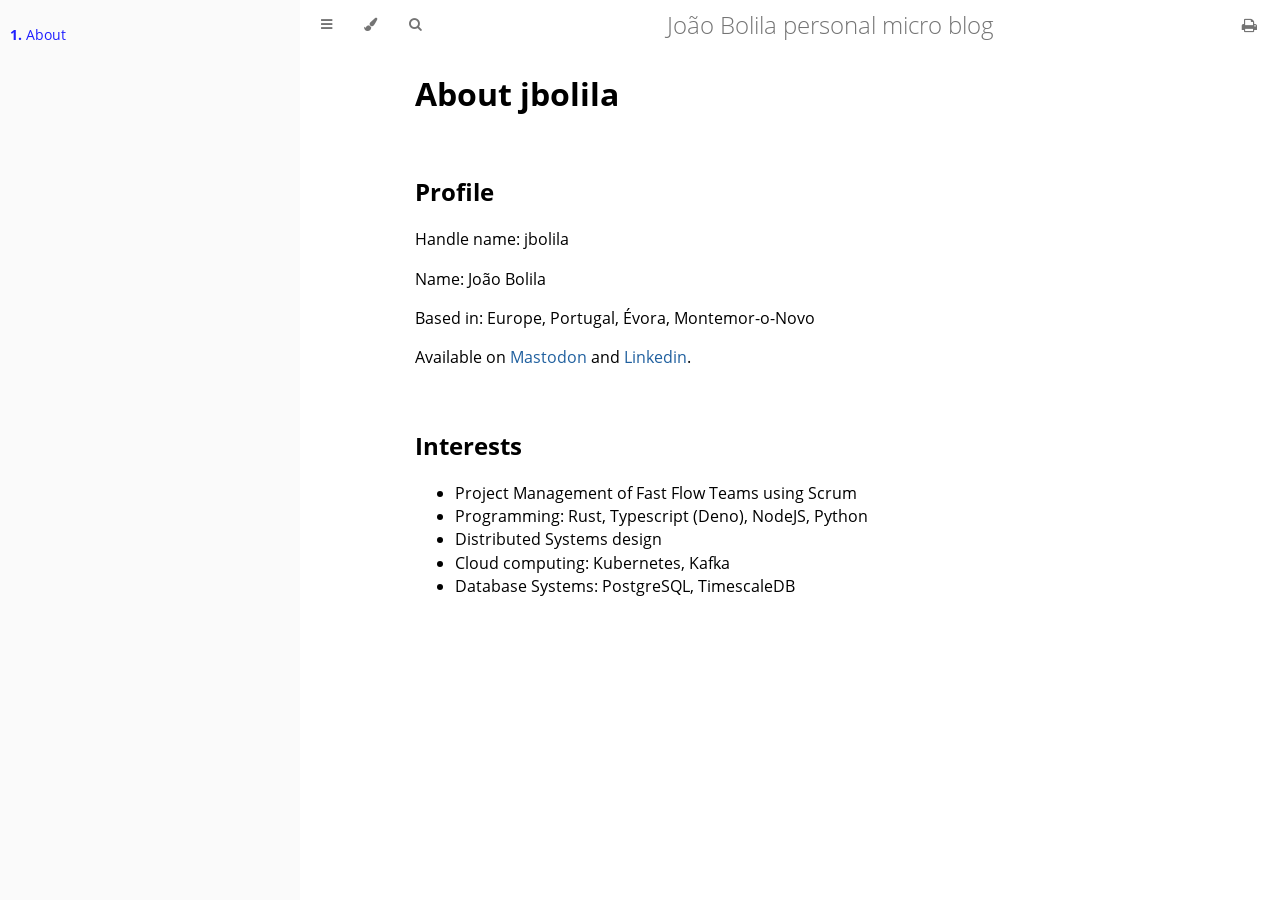
==== commit 30212e79: "deploy: 4f7add325a2318c0f2a3206b081dd90e7801ae1d" ====
--- a/index.html
+++ b/index.html
@@ -150,9 +150,10 @@
 <p>Name: João Bolila</p>
 <p>Based in: Europe, Portugal, Évora, Montemor-o-Novo</p>
 <p>Available on <a rel="me" href="https://mastodon.social/@jbolila">Mastodon</a>
-and <a rel="me" href="https://pt.linkedin.com/in/jbolila">Linkedin</a>.</p>
+and <a rel="me" href="https://www.linkedin.com/in/jbolila/">Linkedin</a>.</p>
 <h2 id="interests"><a class="header" href="#interests">Interests</a></h2>
 <ul>
+<li>Project Management of Fast Flow Teams using Scrum</li>
 <li>Programming: Rust, Typescript (Deno), NodeJS, Python</li>
 <li>Distributed Systems design</li>
 <li>Cloud computing: Kubernetes, Kafka</li>
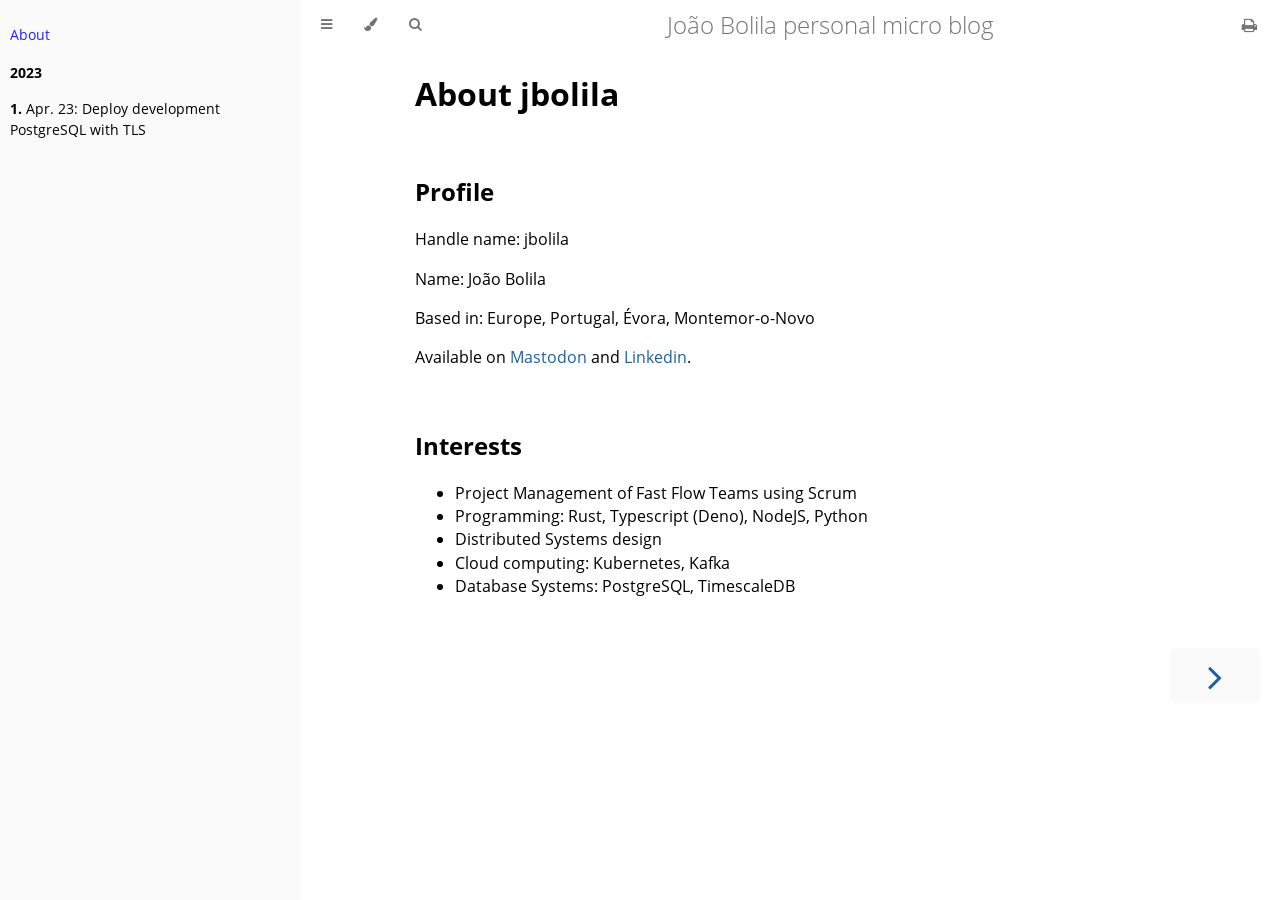
==== commit c5b1e12d: "deploy: 437bc9e83c4c685282ad3e435afadab548fedeab" ====
--- a/index.html
+++ b/index.html
@@ -83,7 +83,7 @@
 
         <nav id="sidebar" class="sidebar" aria-label="Table of contents">
             <div class="sidebar-scrollbox">
-                <ol class="chapter"><li class="chapter-item expanded "><a href="about.html" class="active"><strong aria-hidden="true">1.</strong> About</a></li></ol>
+                <ol class="chapter"><li class="chapter-item expanded affix "><a href="about.html" class="active">About</a></li><li class="chapter-item expanded affix "><li class="part-title">2023</li><li class="chapter-item expanded "><a href="2023/20230423-pgsql-dev-ssl.html"><strong aria-hidden="true">1.</strong> Apr. 23: Deploy development PostgreSQL with TLS</a></li></ol>
             </div>
             <div id="sidebar-resize-handle" class="sidebar-resize-handle"></div>
         </nav>
@@ -165,6 +165,9 @@
                     <nav class="nav-wrapper" aria-label="Page navigation">
                         <!-- Mobile navigation buttons -->
 
+                            <a rel="next" href="2023/20230423-pgsql-dev-ssl.html" class="mobile-nav-chapters next" title="Next chapter" aria-label="Next chapter" aria-keyshortcuts="Right">
+                                <i class="fa fa-angle-right"></i>
+                            </a>
 
                         <div style="clear: both"></div>
                     </nav>
@@ -173,6 +176,9 @@
 
             <nav class="nav-wide-wrapper" aria-label="Page navigation">
 
+                    <a rel="next" href="2023/20230423-pgsql-dev-ssl.html" class="nav-chapters next" title="Next chapter" aria-label="Next chapter" aria-keyshortcuts="Right">
+                        <i class="fa fa-angle-right"></i>
+                    </a>
             </nav>
 
         </div>
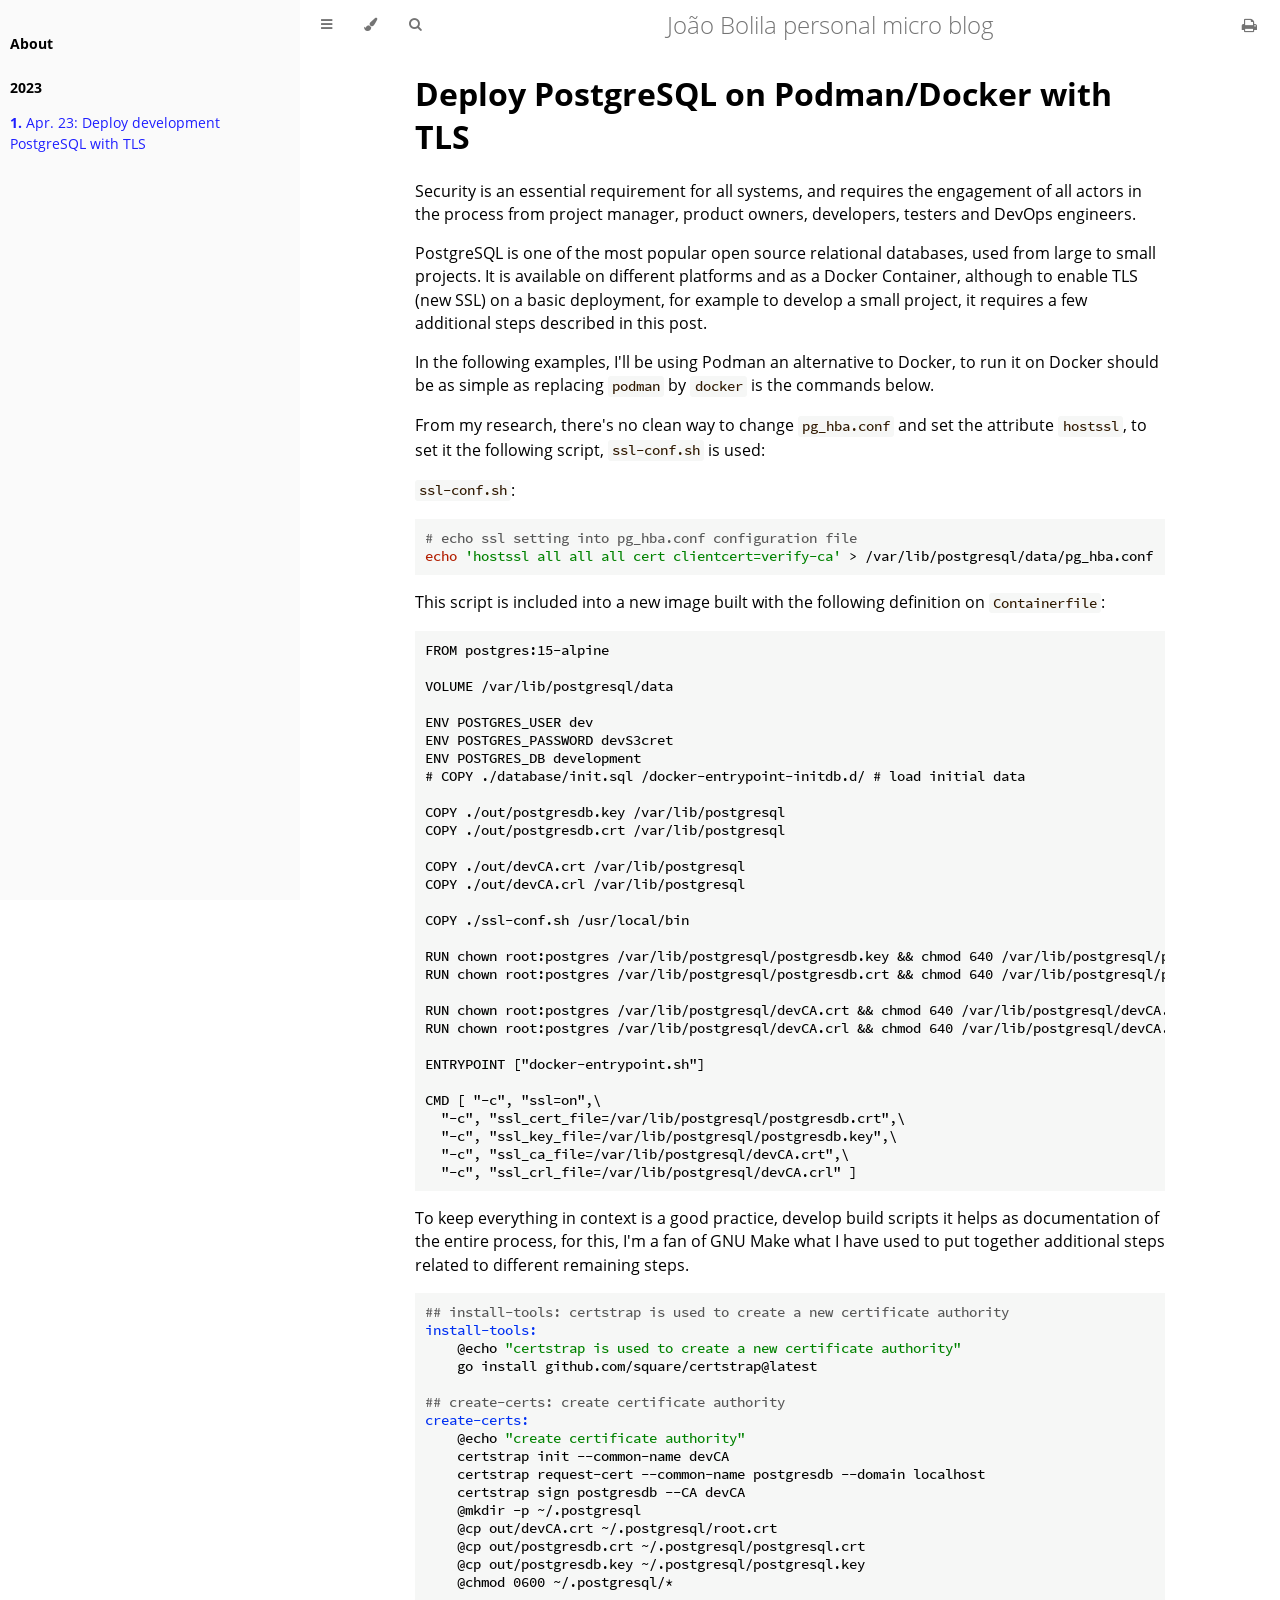
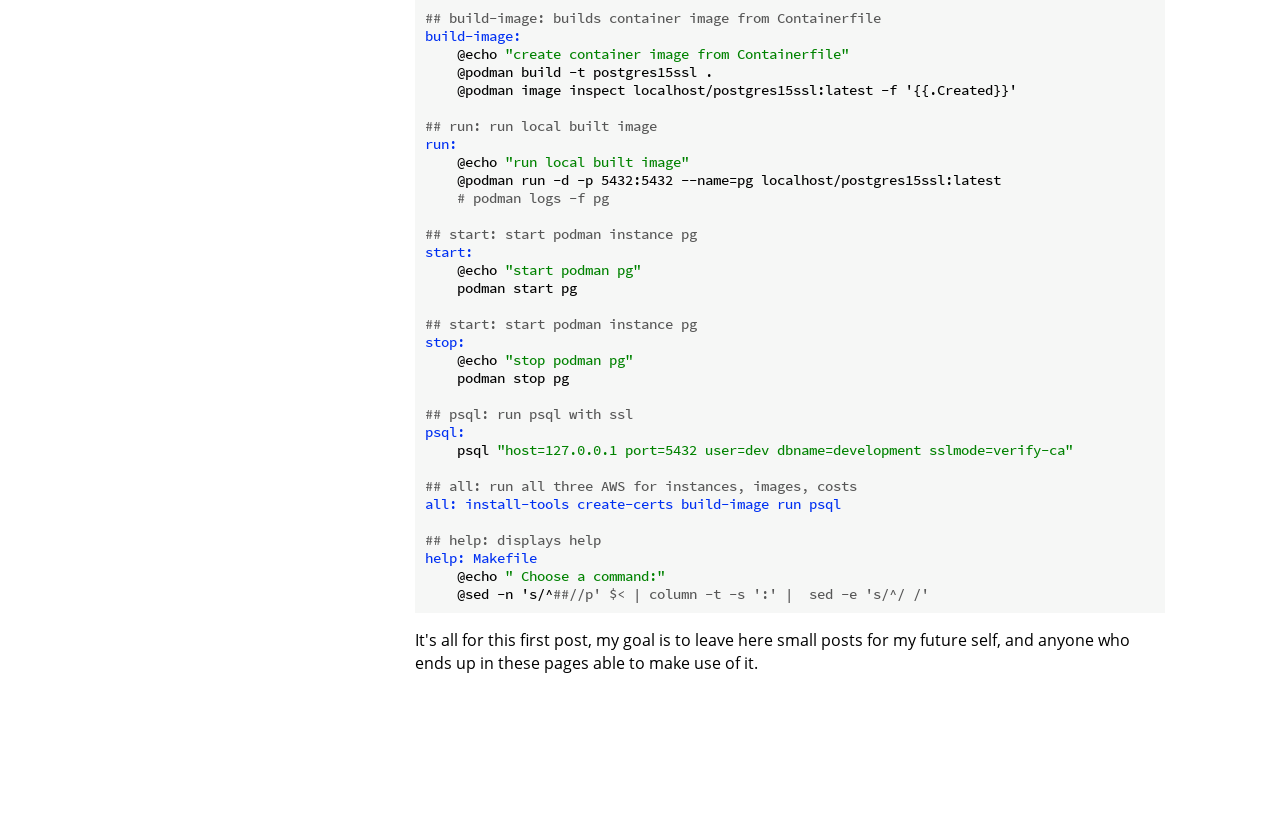
==== commit ae7f3c60: "deploy: 08a980aad270102ae95e9db9dd16e9d9ac0610cf" ====
--- a/index.html
+++ b/index.html
@@ -3,7 +3,7 @@
     <head>
         <!-- Book generated using mdBook -->
         <meta charset="UTF-8">
-        <title>About - João Bolila personal micro blog</title>
+        <title>Apr. 23: Deploy development PostgreSQL with TLS - João Bolila personal micro blog</title>
 
 
         <!-- Custom HTML head -->
@@ -83,7 +83,7 @@
 
         <nav id="sidebar" class="sidebar" aria-label="Table of contents">
             <div class="sidebar-scrollbox">
-                <ol class="chapter"><li class="chapter-item expanded affix "><a href="about.html" class="active">About</a></li><li class="chapter-item expanded affix "><li class="part-title">2023</li><li class="chapter-item expanded "><a href="2023/20230423-pgsql-dev-ssl.html"><strong aria-hidden="true">1.</strong> Apr. 23: Deploy development PostgreSQL with TLS</a></li></ol>
+                <ol class="chapter"><li class="chapter-item expanded affix "><li class="part-title">About</li><li class="chapter-item expanded affix "><li class="part-title">2023</li><li class="chapter-item expanded "><a href="2023/20230423-pgsql-dev-ssl.html" class="active"><strong aria-hidden="true">1.</strong> Apr. 23: Deploy development PostgreSQL with TLS</a></li></ol>
             </div>
             <div id="sidebar-resize-handle" class="sidebar-resize-handle"></div>
         </nav>
@@ -144,30 +144,119 @@
 
                 <div id="content" class="content">
                     <main>
-                        <h1 id="about-jbolila"><a class="header" href="#about-jbolila">About jbolila</a></h1>
-<h2 id="profile"><a class="header" href="#profile">Profile</a></h2>
-<p>Handle name: jbolila</p>
-<p>Name: João Bolila</p>
-<p>Based in: Europe, Portugal, Évora, Montemor-o-Novo</p>
-<p>Available on <a rel="me" href="https://mastodon.social/@jbolila">Mastodon</a>
-and <a rel="me" href="https://www.linkedin.com/in/jbolila/">Linkedin</a>.</p>
-<h2 id="interests"><a class="header" href="#interests">Interests</a></h2>
-<ul>
-<li>Project Management of Fast Flow Teams using Scrum</li>
-<li>Programming: Rust, Typescript (Deno), NodeJS, Python</li>
-<li>Distributed Systems design</li>
-<li>Cloud computing: Kubernetes, Kafka</li>
-<li>Database Systems: PostgreSQL, TimescaleDB</li>
-</ul>
+                        <h1 id="deploy-postgresql-on-podmandocker-with-tls"><a class="header" href="#deploy-postgresql-on-podmandocker-with-tls">Deploy PostgreSQL on Podman/Docker with TLS</a></h1>
+<p>Security is an essential requirement for all systems, and requires the
+engagement of all actors in the process from project manager, product owners,
+developers, testers and DevOps engineers.</p>
+<p>PostgreSQL is one of the most popular open source relational databases, used
+from large to small projects. It is available on different platforms and as a
+Docker Container, although to enable TLS (new SSL) on a basic deployment, for
+example to develop a small project, it requires a few additional steps described
+in this post.</p>
+<p>In the following examples, I'll be using Podman an alternative to Docker, to run
+it on Docker should be as simple as replacing <code>podman</code> by <code>docker</code> is the
+commands below.</p>
+<p>From my research, there's no clean way to change <code>pg_hba.conf</code> and set the
+attribute <code>hostssl</code>, to set it the following script, <code>ssl-conf.sh</code> is used:</p>
+<p><code>ssl-conf.sh</code>:</p>
+<pre><code class="language-bash"># echo ssl setting into pg_hba.conf configuration file
+echo 'hostssl all all all cert clientcert=verify-ca' &gt; /var/lib/postgresql/data/pg_hba.conf
+</code></pre>
+<p>This script is included into a new image built with the following definition on
+<code>Containerfile</code>:</p>
+<pre><code class="language-dockerfile">FROM postgres:15-alpine
+
+VOLUME /var/lib/postgresql/data
+
+ENV POSTGRES_USER dev
+ENV POSTGRES_PASSWORD devS3cret
+ENV POSTGRES_DB development
+# COPY ./database/init.sql /docker-entrypoint-initdb.d/ # load initial data
+
+COPY ./out/postgresdb.key /var/lib/postgresql
+COPY ./out/postgresdb.crt /var/lib/postgresql
+
+COPY ./out/devCA.crt /var/lib/postgresql
+COPY ./out/devCA.crl /var/lib/postgresql
+
+COPY ./ssl-conf.sh /usr/local/bin
+
+RUN chown root:postgres /var/lib/postgresql/postgresdb.key &amp;&amp; chmod 640 /var/lib/postgresql/postgresdb.key
+RUN chown root:postgres /var/lib/postgresql/postgresdb.crt &amp;&amp; chmod 640 /var/lib/postgresql/postgresdb.crt
+
+RUN chown root:postgres /var/lib/postgresql/devCA.crt &amp;&amp; chmod 640 /var/lib/postgresql/devCA.crt
+RUN chown root:postgres /var/lib/postgresql/devCA.crl &amp;&amp; chmod 640 /var/lib/postgresql/devCA.crl
+
+ENTRYPOINT [&quot;docker-entrypoint.sh&quot;]
+
+CMD [ &quot;-c&quot;, &quot;ssl=on&quot;,\
+  &quot;-c&quot;, &quot;ssl_cert_file=/var/lib/postgresql/postgresdb.crt&quot;,\
+  &quot;-c&quot;, &quot;ssl_key_file=/var/lib/postgresql/postgresdb.key&quot;,\
+  &quot;-c&quot;, &quot;ssl_ca_file=/var/lib/postgresql/devCA.crt&quot;,\
+  &quot;-c&quot;, &quot;ssl_crl_file=/var/lib/postgresql/devCA.crl&quot; ]
+</code></pre>
+<p>To keep everything in context is a good practice, develop build scripts it helps
+as documentation of the entire process, for this, I'm a fan of GNU Make what I
+have used to put together additional steps related to different remaining steps.</p>
+<pre><code class="language-makefile">## install-tools: certstrap is used to create a new certificate authority
+install-tools:
+	@echo &quot;certstrap is used to create a new certificate authority&quot;
+	go install github.com/square/certstrap@latest
+
+## create-certs: create certificate authority
+create-certs:
+	@echo &quot;create certificate authority&quot;
+	certstrap init --common-name devCA
+	certstrap request-cert --common-name postgresdb --domain localhost
+	certstrap sign postgresdb --CA devCA
+	@mkdir -p ~/.postgresql
+	@cp out/devCA.crt ~/.postgresql/root.crt
+	@cp out/postgresdb.crt ~/.postgresql/postgresql.crt
+	@cp out/postgresdb.key ~/.postgresql/postgresql.key
+	@chmod 0600 ~/.postgresql/*
+
+## build-image: builds container image from Containerfile
+build-image:
+	@echo &quot;create container image from Containerfile&quot;
+	@podman build -t postgres15ssl .
+	@podman image inspect localhost/postgres15ssl:latest -f '{{.Created}}'
+
+## run: run local built image
+run:
+	@echo &quot;run local built image&quot;
+	@podman run -d -p 5432:5432 --name=pg localhost/postgres15ssl:latest
+	# podman logs -f pg
+
+## start: start podman instance pg
+start:
+	@echo &quot;start podman pg&quot;
+	podman start pg
+
+## start: start podman instance pg
+stop:
+	@echo &quot;stop podman pg&quot;
+	podman stop pg
+
+## psql: run psql with ssl
+psql:
+	psql &quot;host=127.0.0.1 port=5432 user=dev dbname=development sslmode=verify-ca&quot;
+
+## all: run all three AWS for instances, images, costs
+all: install-tools create-certs build-image run psql
+
+## help: displays help
+help: Makefile
+	@echo &quot; Choose a command:&quot;
+	@sed -n 's/^##//p' $&lt; | column -t -s ':' |  sed -e 's/^/ /'
+</code></pre>
+<p>It's all for this first post, my goal is to leave here small posts for my future
+self, and anyone who ends up in these pages able to make use of it.</p>
 
                     </main>
 
                     <nav class="nav-wrapper" aria-label="Page navigation">
                         <!-- Mobile navigation buttons -->
 
-                            <a rel="next" href="2023/20230423-pgsql-dev-ssl.html" class="mobile-nav-chapters next" title="Next chapter" aria-label="Next chapter" aria-keyshortcuts="Right">
-                                <i class="fa fa-angle-right"></i>
-                            </a>
 
                         <div style="clear: both"></div>
                     </nav>
@@ -176,9 +265,6 @@
 
             <nav class="nav-wide-wrapper" aria-label="Page navigation">
 
-                    <a rel="next" href="2023/20230423-pgsql-dev-ssl.html" class="nav-chapters next" title="Next chapter" aria-label="Next chapter" aria-keyshortcuts="Right">
-                        <i class="fa fa-angle-right"></i>
-                    </a>
             </nav>
 
         </div>
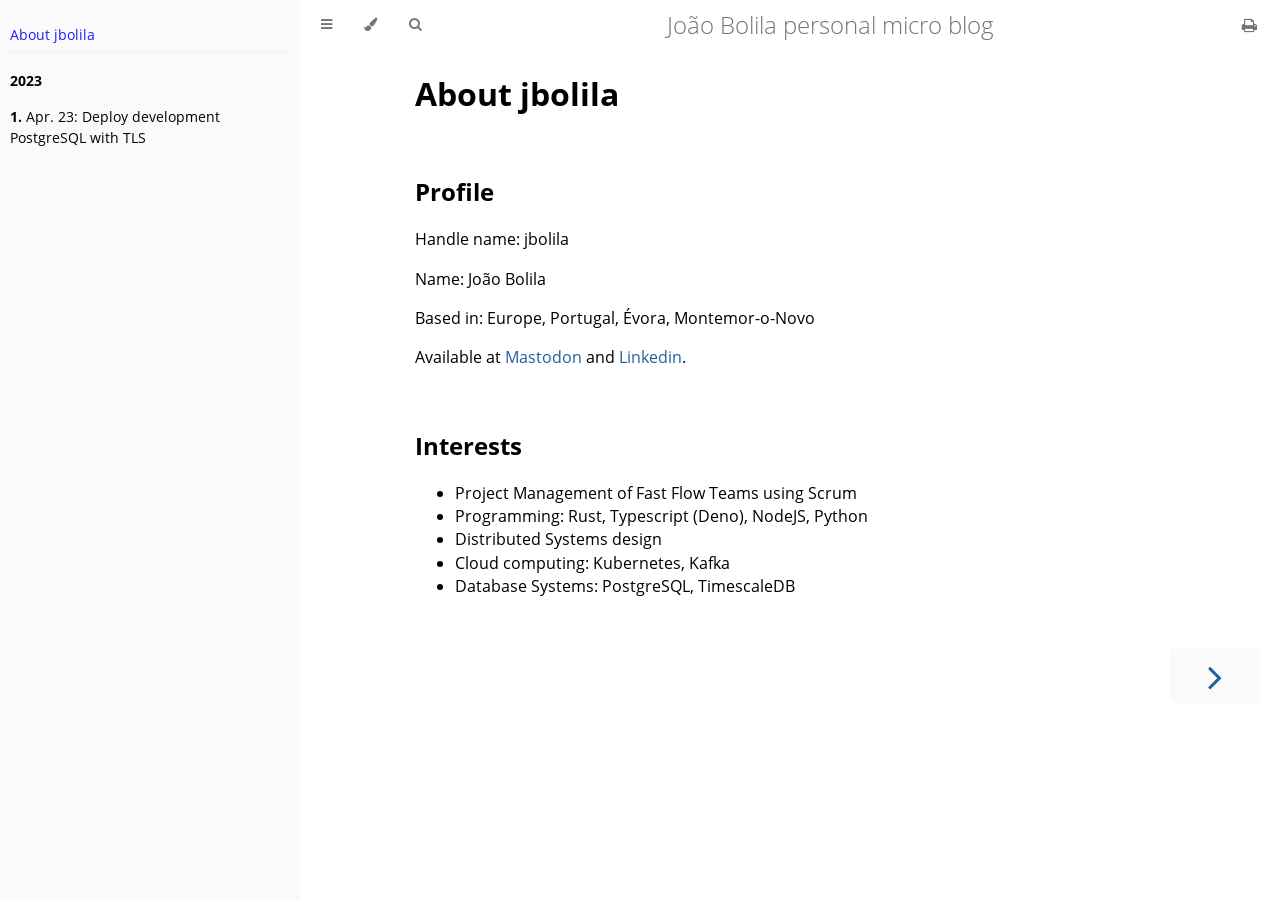
==== commit dcd9a8e2: "deploy: 5d4664342ecc780c3698b30a34f6cabbc1f98640" ====
--- a/index.html
+++ b/index.html
@@ -3,7 +3,7 @@
     <head>
         <!-- Book generated using mdBook -->
         <meta charset="UTF-8">
-        <title>Apr. 23: Deploy development PostgreSQL with TLS - João Bolila personal micro blog</title>
+        <title>About jbolila - João Bolila personal micro blog</title>
 
 
         <!-- Custom HTML head -->
@@ -83,7 +83,7 @@
 
         <nav id="sidebar" class="sidebar" aria-label="Table of contents">
             <div class="sidebar-scrollbox">
-                <ol class="chapter"><li class="chapter-item expanded affix "><li class="part-title">About</li><li class="chapter-item expanded affix "><li class="part-title">2023</li><li class="chapter-item expanded "><a href="2023/20230423-pgsql-dev-ssl.html" class="active"><strong aria-hidden="true">1.</strong> Apr. 23: Deploy development PostgreSQL with TLS</a></li></ol>
+                <ol class="chapter"><li class="chapter-item expanded affix "><a href="about.html" class="active">About jbolila</a></li><li class="spacer"></li><li class="chapter-item expanded affix "><li class="part-title">2023</li><li class="chapter-item expanded "><a href="2023/20230423-pgsql-dev-ssl.html"><strong aria-hidden="true">1.</strong> Apr. 23: Deploy development PostgreSQL with TLS</a></li></ol>
             </div>
             <div id="sidebar-resize-handle" class="sidebar-resize-handle"></div>
         </nav>
@@ -144,119 +144,30 @@
 
                 <div id="content" class="content">
                     <main>
-                        <h1 id="deploy-postgresql-on-podmandocker-with-tls"><a class="header" href="#deploy-postgresql-on-podmandocker-with-tls">Deploy PostgreSQL on Podman/Docker with TLS</a></h1>
-<p>Security is an essential requirement for all systems, and requires the
-engagement of all actors in the process from project manager, product owners,
-developers, testers and DevOps engineers.</p>
-<p>PostgreSQL is one of the most popular open source relational databases, used
-from large to small projects. It is available on different platforms and as a
-Docker Container, although to enable TLS (new SSL) on a basic deployment, for
-example to develop a small project, it requires a few additional steps described
-in this post.</p>
-<p>In the following examples, I'll be using Podman an alternative to Docker, to run
-it on Docker should be as simple as replacing <code>podman</code> by <code>docker</code> is the
-commands below.</p>
-<p>From my research, there's no clean way to change <code>pg_hba.conf</code> and set the
-attribute <code>hostssl</code>, to set it the following script, <code>ssl-conf.sh</code> is used:</p>
-<p><code>ssl-conf.sh</code>:</p>
-<pre><code class="language-bash"># echo ssl setting into pg_hba.conf configuration file
-echo 'hostssl all all all cert clientcert=verify-ca' &gt; /var/lib/postgresql/data/pg_hba.conf
-</code></pre>
-<p>This script is included into a new image built with the following definition on
-<code>Containerfile</code>:</p>
-<pre><code class="language-dockerfile">FROM postgres:15-alpine
-
-VOLUME /var/lib/postgresql/data
-
-ENV POSTGRES_USER dev
-ENV POSTGRES_PASSWORD devS3cret
-ENV POSTGRES_DB development
-# COPY ./database/init.sql /docker-entrypoint-initdb.d/ # load initial data
-
-COPY ./out/postgresdb.key /var/lib/postgresql
-COPY ./out/postgresdb.crt /var/lib/postgresql
-
-COPY ./out/devCA.crt /var/lib/postgresql
-COPY ./out/devCA.crl /var/lib/postgresql
-
-COPY ./ssl-conf.sh /usr/local/bin
-
-RUN chown root:postgres /var/lib/postgresql/postgresdb.key &amp;&amp; chmod 640 /var/lib/postgresql/postgresdb.key
-RUN chown root:postgres /var/lib/postgresql/postgresdb.crt &amp;&amp; chmod 640 /var/lib/postgresql/postgresdb.crt
-
-RUN chown root:postgres /var/lib/postgresql/devCA.crt &amp;&amp; chmod 640 /var/lib/postgresql/devCA.crt
-RUN chown root:postgres /var/lib/postgresql/devCA.crl &amp;&amp; chmod 640 /var/lib/postgresql/devCA.crl
-
-ENTRYPOINT [&quot;docker-entrypoint.sh&quot;]
-
-CMD [ &quot;-c&quot;, &quot;ssl=on&quot;,\
-  &quot;-c&quot;, &quot;ssl_cert_file=/var/lib/postgresql/postgresdb.crt&quot;,\
-  &quot;-c&quot;, &quot;ssl_key_file=/var/lib/postgresql/postgresdb.key&quot;,\
-  &quot;-c&quot;, &quot;ssl_ca_file=/var/lib/postgresql/devCA.crt&quot;,\
-  &quot;-c&quot;, &quot;ssl_crl_file=/var/lib/postgresql/devCA.crl&quot; ]
-</code></pre>
-<p>To keep everything in context is a good practice, develop build scripts it helps
-as documentation of the entire process, for this, I'm a fan of GNU Make what I
-have used to put together additional steps related to different remaining steps.</p>
-<pre><code class="language-makefile">## install-tools: certstrap is used to create a new certificate authority
-install-tools:
-	@echo &quot;certstrap is used to create a new certificate authority&quot;
-	go install github.com/square/certstrap@latest
-
-## create-certs: create certificate authority
-create-certs:
-	@echo &quot;create certificate authority&quot;
-	certstrap init --common-name devCA
-	certstrap request-cert --common-name postgresdb --domain localhost
-	certstrap sign postgresdb --CA devCA
-	@mkdir -p ~/.postgresql
-	@cp out/devCA.crt ~/.postgresql/root.crt
-	@cp out/postgresdb.crt ~/.postgresql/postgresql.crt
-	@cp out/postgresdb.key ~/.postgresql/postgresql.key
-	@chmod 0600 ~/.postgresql/*
-
-## build-image: builds container image from Containerfile
-build-image:
-	@echo &quot;create container image from Containerfile&quot;
-	@podman build -t postgres15ssl .
-	@podman image inspect localhost/postgres15ssl:latest -f '{{.Created}}'
-
-## run: run local built image
-run:
-	@echo &quot;run local built image&quot;
-	@podman run -d -p 5432:5432 --name=pg localhost/postgres15ssl:latest
-	# podman logs -f pg
-
-## start: start podman instance pg
-start:
-	@echo &quot;start podman pg&quot;
-	podman start pg
-
-## start: start podman instance pg
-stop:
-	@echo &quot;stop podman pg&quot;
-	podman stop pg
-
-## psql: run psql with ssl
-psql:
-	psql &quot;host=127.0.0.1 port=5432 user=dev dbname=development sslmode=verify-ca&quot;
-
-## all: run all three AWS for instances, images, costs
-all: install-tools create-certs build-image run psql
-
-## help: displays help
-help: Makefile
-	@echo &quot; Choose a command:&quot;
-	@sed -n 's/^##//p' $&lt; | column -t -s ':' |  sed -e 's/^/ /'
-</code></pre>
-<p>It's all for this first post, my goal is to leave here small posts for my future
-self, and anyone who ends up in these pages able to make use of it.</p>
+                        <h1 id="about-jbolila"><a class="header" href="#about-jbolila">About jbolila</a></h1>
+<h2 id="profile"><a class="header" href="#profile">Profile</a></h2>
+<p>Handle name: jbolila</p>
+<p>Name: João Bolila</p>
+<p>Based in: Europe, Portugal, Évora, Montemor-o-Novo</p>
+<p>Available at <a rel="me" href="https://mastodon.social/@jbolila">Mastodon</a>
+and <a href="https://www.linkedin.com/in/jbolila">Linkedin</a>.</p>
+<h2 id="interests"><a class="header" href="#interests">Interests</a></h2>
+<ul>
+<li>Project Management of Fast Flow Teams using Scrum</li>
+<li>Programming: Rust, Typescript (Deno), NodeJS, Python</li>
+<li>Distributed Systems design</li>
+<li>Cloud computing: Kubernetes, Kafka</li>
+<li>Database Systems: PostgreSQL, TimescaleDB</li>
+</ul>
 
                     </main>
 
                     <nav class="nav-wrapper" aria-label="Page navigation">
                         <!-- Mobile navigation buttons -->
 
+                            <a rel="next" href="2023/20230423-pgsql-dev-ssl.html" class="mobile-nav-chapters next" title="Next chapter" aria-label="Next chapter" aria-keyshortcuts="Right">
+                                <i class="fa fa-angle-right"></i>
+                            </a>
 
                         <div style="clear: both"></div>
                     </nav>
@@ -265,6 +176,9 @@
 
             <nav class="nav-wide-wrapper" aria-label="Page navigation">
 
+                    <a rel="next" href="2023/20230423-pgsql-dev-ssl.html" class="nav-chapters next" title="Next chapter" aria-label="Next chapter" aria-keyshortcuts="Right">
+                        <i class="fa fa-angle-right"></i>
+                    </a>
             </nav>
 
         </div>
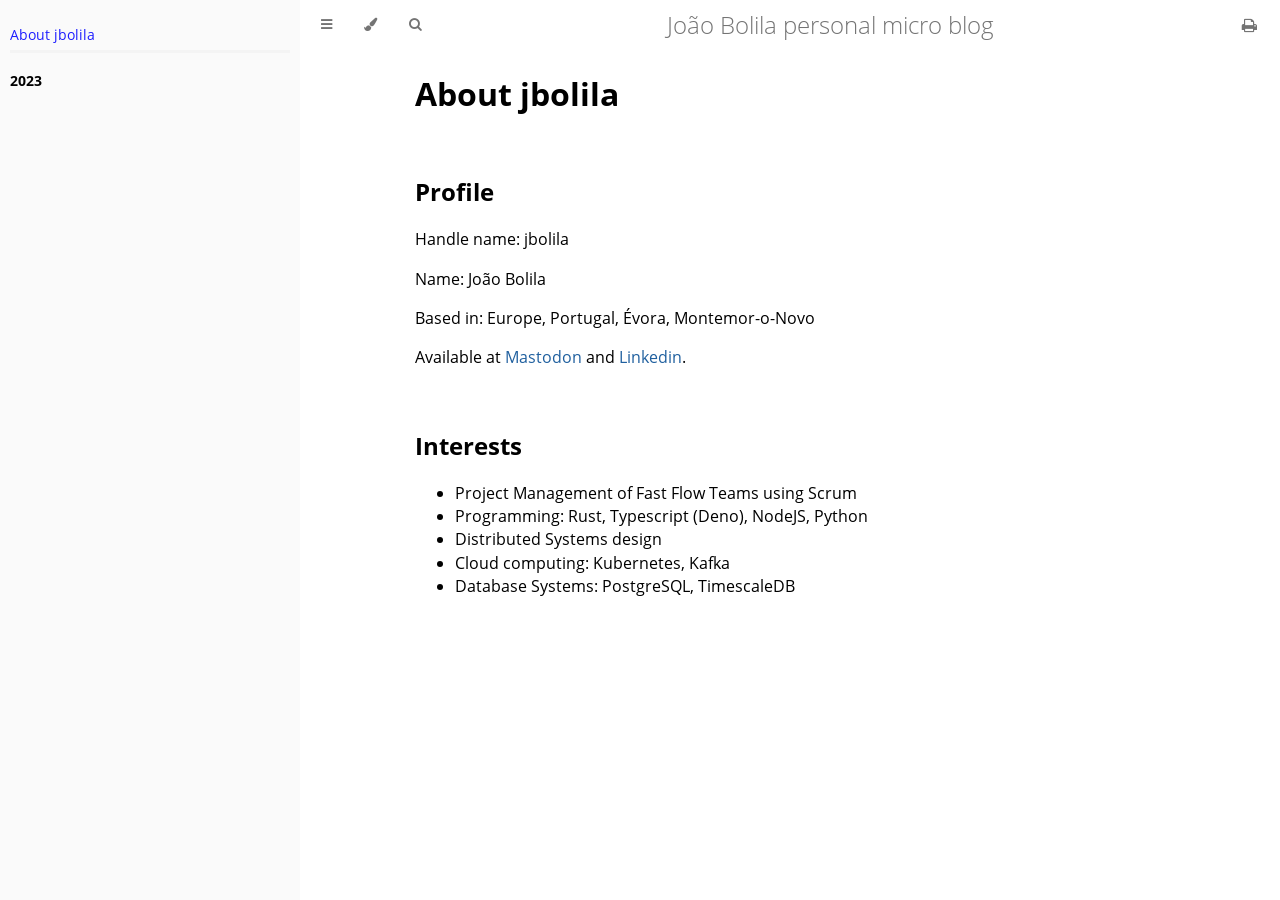
==== commit de6795e5: "deploy: 99987c20afbc0c67ba109058bd7285e059762e29" ====
--- a/index.html
+++ b/index.html
@@ -83,7 +83,7 @@
 
         <nav id="sidebar" class="sidebar" aria-label="Table of contents">
             <div class="sidebar-scrollbox">
-                <ol class="chapter"><li class="chapter-item expanded affix "><a href="about.html" class="active">About jbolila</a></li><li class="spacer"></li><li class="chapter-item expanded affix "><li class="part-title">2023</li><li class="chapter-item expanded "><a href="2023/20230423-pgsql-dev-ssl.html"><strong aria-hidden="true">1.</strong> Apr. 23: Deploy development PostgreSQL with TLS</a></li></ol>
+                <ol class="chapter"><li class="chapter-item expanded affix "><a href="about.html" class="active">About jbolila</a></li><li class="spacer"></li><li class="chapter-item expanded affix "><li class="part-title">2023</li></ol>
             </div>
             <div id="sidebar-resize-handle" class="sidebar-resize-handle"></div>
         </nav>
@@ -165,9 +165,6 @@
                     <nav class="nav-wrapper" aria-label="Page navigation">
                         <!-- Mobile navigation buttons -->
 
-                            <a rel="next" href="2023/20230423-pgsql-dev-ssl.html" class="mobile-nav-chapters next" title="Next chapter" aria-label="Next chapter" aria-keyshortcuts="Right">
-                                <i class="fa fa-angle-right"></i>
-                            </a>
 
                         <div style="clear: both"></div>
                     </nav>
@@ -176,9 +173,6 @@
 
             <nav class="nav-wide-wrapper" aria-label="Page navigation">
 
-                    <a rel="next" href="2023/20230423-pgsql-dev-ssl.html" class="nav-chapters next" title="Next chapter" aria-label="Next chapter" aria-keyshortcuts="Right">
-                        <i class="fa fa-angle-right"></i>
-                    </a>
             </nav>
 
         </div>
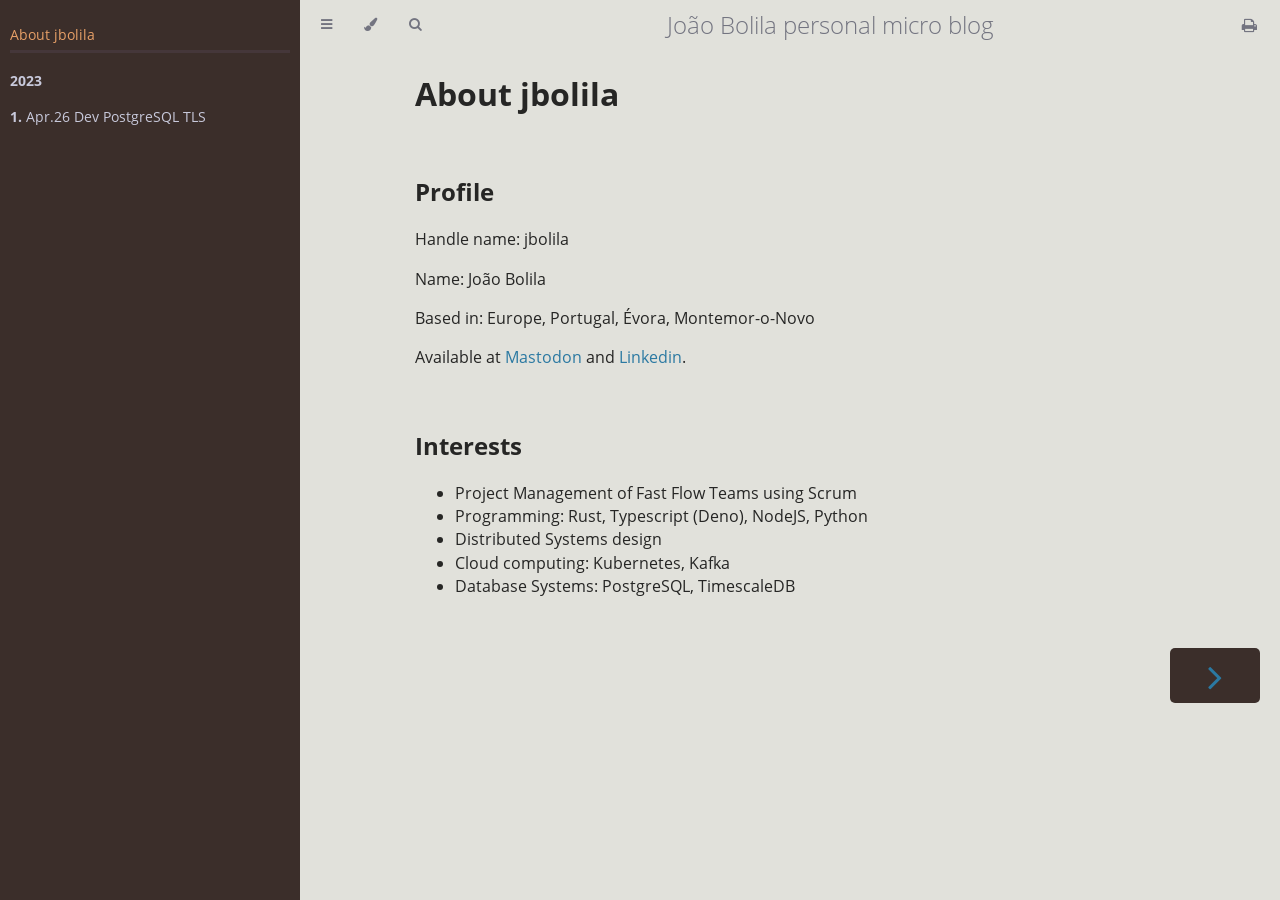
==== commit 0fb9201b: "deploy: 79f8e53c8afbd1506bc6b2fb0d2d24d812e01b90" ====
--- a/index.html
+++ b/index.html
@@ -1,5 +1,5 @@
 <!DOCTYPE HTML>
-<html lang="en" class="sidebar-visible no-js light">
+<html lang="en" class="sidebar-visible no-js rust">
     <head>
         <!-- Book generated using mdBook -->
         <meta charset="UTF-8">
@@ -36,7 +36,7 @@
         <!-- Provide site root to javascript -->
         <script>
             var path_to_root = "";
-            var default_theme = window.matchMedia("(prefers-color-scheme: dark)").matches ? "navy" : "light";
+            var default_theme = window.matchMedia("(prefers-color-scheme: dark)").matches ? "ayu" : "rust";
         </script>
 
         <!-- Work around some values being stored in localStorage wrapped in quotes -->
@@ -62,7 +62,7 @@
             if (theme === null || theme === undefined) { theme = default_theme; }
             var html = document.querySelector('html');
             html.classList.remove('no-js')
-            html.classList.remove('light')
+            html.classList.remove('rust')
             html.classList.add(theme);
             html.classList.add('js');
         </script>
@@ -83,7 +83,7 @@
 
         <nav id="sidebar" class="sidebar" aria-label="Table of contents">
             <div class="sidebar-scrollbox">
-                <ol class="chapter"><li class="chapter-item expanded affix "><a href="about.html" class="active">About jbolila</a></li><li class="spacer"></li><li class="chapter-item expanded affix "><li class="part-title">2023</li></ol>
+                <ol class="chapter"><li class="chapter-item expanded affix "><a href="about.html" class="active">About jbolila</a></li><li class="spacer"></li><li class="chapter-item expanded affix "><li class="part-title">2023</li><li class="chapter-item expanded "><a href="2023/20230423-pgsql-dev-ssl.html"><strong aria-hidden="true">1.</strong> Apr.26 Dev PostgreSQL TLS</a></li></ol>
             </div>
             <div id="sidebar-resize-handle" class="sidebar-resize-handle"></div>
         </nav>
@@ -165,6 +165,9 @@
                     <nav class="nav-wrapper" aria-label="Page navigation">
                         <!-- Mobile navigation buttons -->
 
+                            <a rel="next" href="2023/20230423-pgsql-dev-ssl.html" class="mobile-nav-chapters next" title="Next chapter" aria-label="Next chapter" aria-keyshortcuts="Right">
+                                <i class="fa fa-angle-right"></i>
+                            </a>
 
                         <div style="clear: both"></div>
                     </nav>
@@ -173,6 +176,9 @@
 
             <nav class="nav-wide-wrapper" aria-label="Page navigation">
 
+                    <a rel="next" href="2023/20230423-pgsql-dev-ssl.html" class="nav-chapters next" title="Next chapter" aria-label="Next chapter" aria-keyshortcuts="Right">
+                        <i class="fa fa-angle-right"></i>
+                    </a>
             </nav>
 
         </div>
